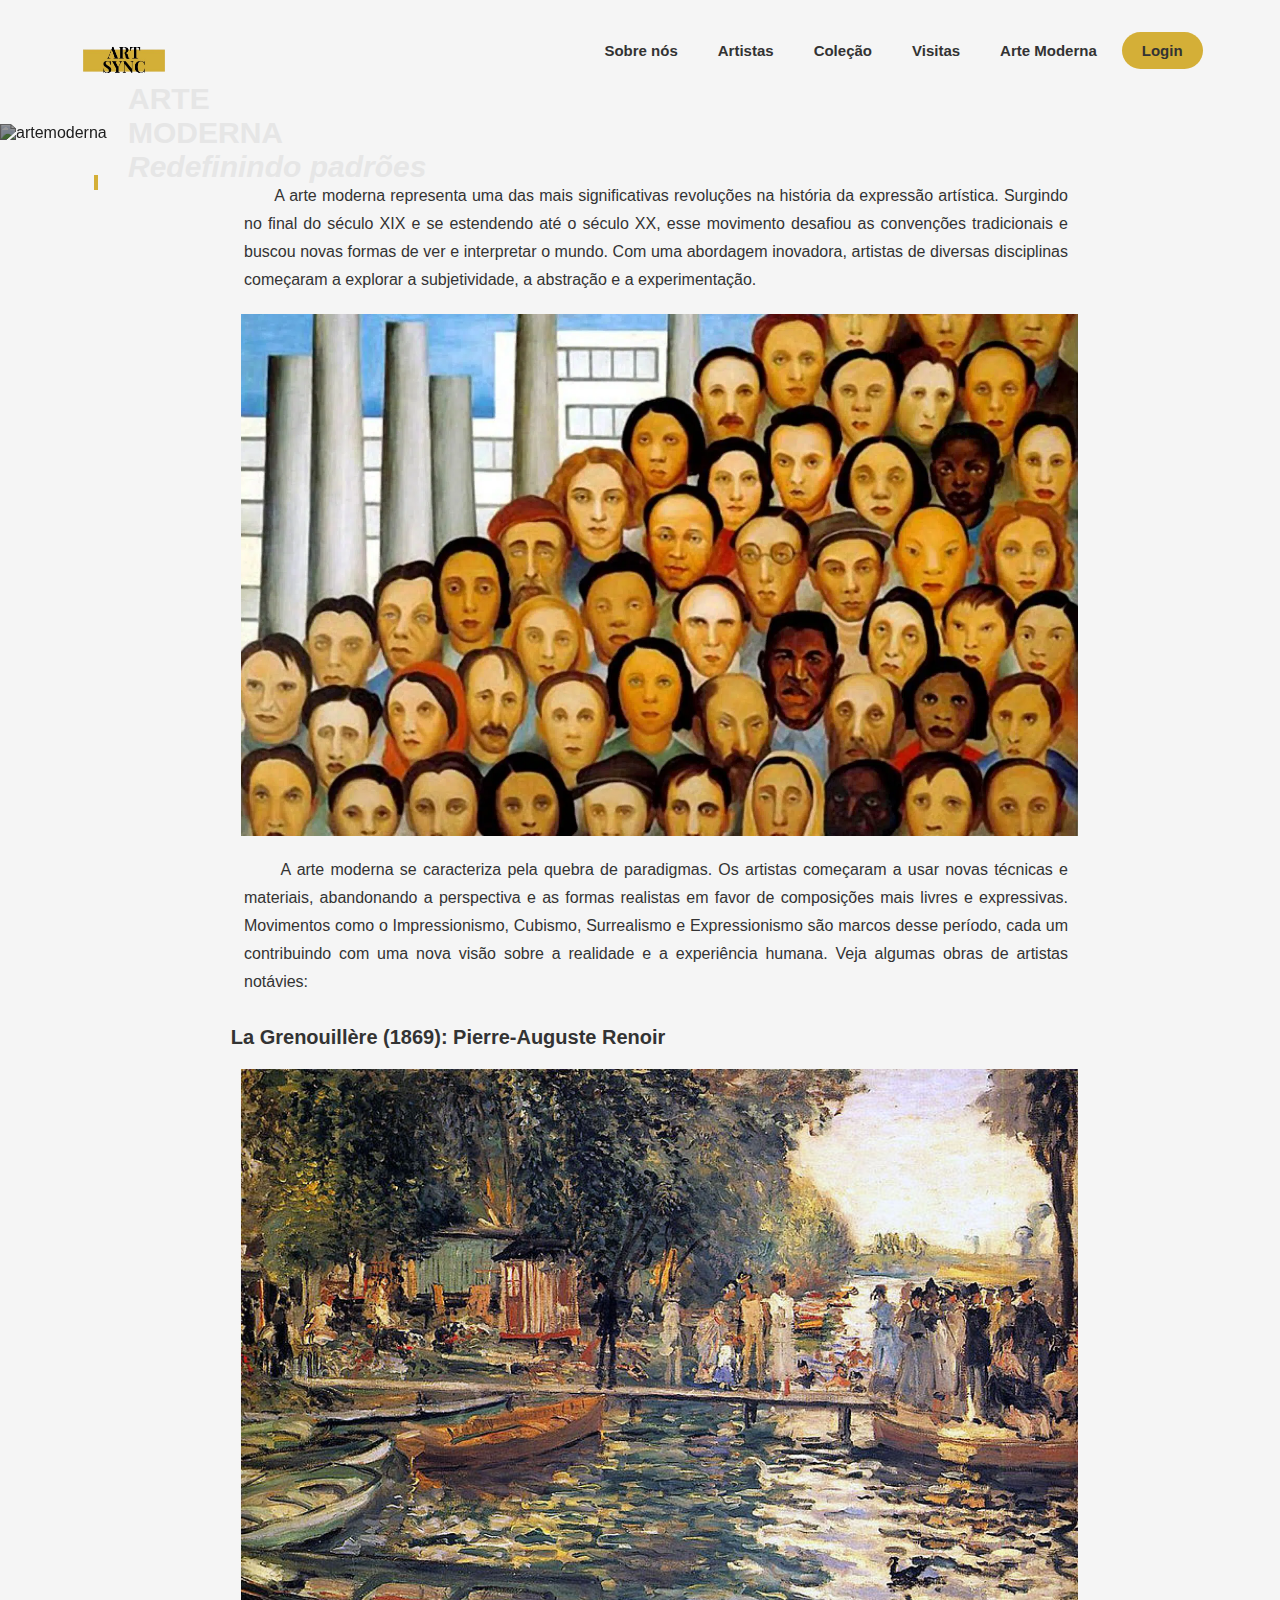
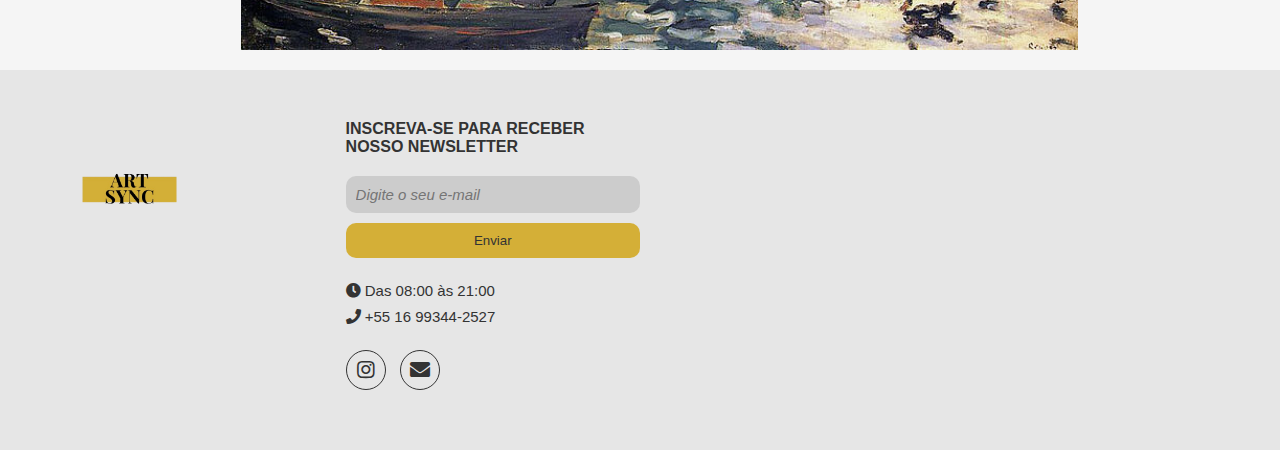
==== artemoderna.html @ af885d18 "Ajustando a tela Arte Moderna" ====
<!DOCTYPE html>
<html lang="en">
<head>
    <meta charset="UTF-8">
    <meta name="viewport" content="width=device-width, initial-scale=1.0">
    <title>Sobre</title>
    <link rel="stylesheet" href="styles.css">
    <link rel="stylesheet" href="https://cdnjs.cloudflare.com/ajax/libs/font-awesome/5.15.4/css/all.min.css">
</head>
<body>
    <header>
        <div class="logo">
            <img src="logo.png" alt="Logo">
        </div>
        <nav>
            <ul>
                <li><a href="index.html">Sobre nós</a></li>
                <li><a href="artistas.html">Artistas</a></li>
                <li><a href="colecao.html">Coleção</a></li>
                <li><a href="#visitas">Visitas</a></li>
                <li><a href="artemoderna.html">Arte Moderna</a></li>
                <li><a href="login.html" class="login-button">Login</a></li>
            </ul>
        </nav>
        <div class="banner">
           <img src="/ArtSync/img/header_arte.jpeg" alt="artemoderna">
           <div class="linha-vertical"></div>
            <div class="texto-banner">
                ARTE<br>MODERNA<br>
                <p style="font-style: italic; color: #e6e6e6">Redefinindo padrões</p>
            </div>
        </div>
        
        
    </header>
    
    <section class="corpo">
        <p>&nbsp &nbsp &nbsp A arte moderna representa uma das mais significativas revoluções na história da expressão artística. 
            Surgindo no final do século XIX e se estendendo até o século XX, esse movimento desafiou as convenções tradicionais e 
            buscou novas formas de ver e interpretar o mundo. 
            Com uma abordagem inovadora, artistas de diversas disciplinas começaram a explorar a subjetividade, a abstração e a experimentação.</p>
        <img src="img/img1.jpg" alt="artemoderna">
        <p>&nbsp &nbsp &nbsp A arte moderna se caracteriza pela quebra de paradigmas. Os artistas começaram a usar novas técnicas e materiais, 
            abandonando a perspectiva e as formas realistas em favor de composições mais livres e expressivas. 
            Movimentos como o Impressionismo, Cubismo, Surrealismo e Expressionismo são marcos desse período, 
            cada um contribuindo com uma nova visão sobre a realidade e a experiência humana. Veja algumas obras de artistas notávies:</p>
        
        <h3>La Grenouillère (1869): Pierre-Auguste Renoir</h3>
        <img src="img/renoir.jpeg" alt="Impressionismo">
        </section>
    
    <footer>
        <div class="container-footer">
            <div class="row-footer">
                <div class="footer-col">
                    <img src="logo.png" alt="artsync">
                </div>
                <div class="footer-col">
                    <h4><b>INSCREVA-SE PARA RECEBER NOSSO NEWSLETTER</b></h4>
                    <div class="form-sub">
                        <form>
                            <input type="email" placeholder="Digite o seu e-mail" required>
                            <button>Enviar</button>
                        </form>
                    </div>
                    <div class="contact-section">
                        <p><i class="fa fa-clock"></i> Das 08:00 às 21:00</p>
                        <p><i class="fa fa-phone"></i> +55 16 99344-2527</p>
                    </div>
                    <div class="social-icons">
                        <a href="https://www.instagram.com" target="_blank"><i class="fab fa-instagram"></i></a>
                        <a href="mailto:contato@na.na"><i class="fas fa-envelope"></i></a>
                    </div>
                </div>
            </div>
        </div>
    </footer>
</body>
</html>
---- styles.css ----
* {
    margin: 0;
    padding: 0;
    color: #333333;
}

body{
    background-color: #f5f5f5;
}

.banner {
    position: relative; 
    width: 100%;
     
    margin-top: 5%;
  }

  .banner img {
    height: 100%;
    width: 100%;
    object-fit: cover; 
    filter: brightness(60%);
    filter: brightness(60%) grayscale(30%); 
    object-fit: cover;
  }

  .linha-vertical {
    position: absolute;
    left: 30px; 
    top: 0;
    bottom: 0;
    width: 4px; 
    height: 80%;
    align-items: center;
    background-color: #d4af37; 
    margin: 4% 0; 
    margin-left: 5%;
  }

  .texto-banner {
    position: absolute;
    top: 50%;               
    left: 10%;               
    transform: translateY(-50%);
    font-size: 30px;      
    color: #e6e6e6;         
    font-family: Arial, Helvetica, sans-serif; 
    font-weight: bold;   
   
  }

  .texto-banner1 {
    position: absolute;
    margin-top: 20%;               
    left: 10%;               
    transform: translateY(-50%);
    font-size: 30px;      
    color: #e6e6e6;         
    font-family: Arial, Helvetica, sans-serif; 
    font-weight: bold; 
  }

.logo {
    width: 10%; 
    max-width: 300px; 
    height: auto; 
    margin-left: 60px;
}

.logo img {
    width: 100%; 
    height: auto; 
}

nav ul {
    list-style-type: none;
    margin: 0;
    margin-left: 40%;
    margin-top: -90px;
    padding: 0;
    display: flex;
    justify-content: center;
    font-family: 'Arial', serif; 
}

nav ul li {
    margin: 0 5px; 
}

nav ul li a {
    text-decoration: none; 
    color: #333333; 
    font-size: 15px; 
    font-weight: bold; 
    padding: 10px 15px; 
    transition: color 0.3s ease; 
}

nav ul li a:hover {
    color: #575757; 
}

.login-button {
    background-color: #d4af37; 
    color: #333333; 
    padding: 10px 20px; 
    border-radius: 25px; 
    transition: background-color 0.3s ease; 
}

.corpo {
    margin-top: 20px;
    width: 80%;
    max-width: 1200px;
    padding: 20px; 
    width: 80%; 
    max-width: 1200px; 
    margin: 0 auto; 
    padding: 20px; 
    text-align: justify;
    margin-right: 15%;
    display: flex;
    flex-direction: column;
    justify-content: center;
    align-items: center;
}

.corpo h3{
    font-family: Arial, Helvetica, sans-serif;
    font-size: 20px;
    margin-top: 3%;
    margin-right: 26%;
}

.corpo img{
    width: 85%;
    height: 100%;
    margin-left: 17%;
    margin-top: 2%;
    
}
.corpo h1 {
    font-family: Arial, Helvetica, sans-serif;
    margin-top: 50px;
    margin-left: 15%;

}

.corpo h2{
    margin-top: 20px;
    margin-left: 160px;
    font-family: Arial, Helvetica, sans-serif;
    font-size: 17px;
}

.corpo p{
    font-family: Arial, Helvetica, sans-serif;
    font-size: 16px;
    margin-left: 160px;
    margin-top: 20px;
    line-height: 1.75;

}

*{
    margin: 0;
    padding: 0;
    box-sizing: border-box;
    font-family: Arial, Helvetica, sans-serif;
}
footer{
    background-color: #e6e6e6;
    padding: 50px 0;
}
.container-footer{
    max-width: 1400px;
    padding: 0 4%;
    margin: auto;
}
.row-footer{
    display: flex;
    flex-wrap: wrap;
}

.footer-col{
    width: 25%;
   
    
}
.footer-col h4{
    font-size: 16px;
    color: #333333;
    margin-bottom: 20px;
    font-weight: 500;
    position: relative;
    text-transform: uppercase;
}
.footer-col ul{
    list-style: none;
}
.footer-col ul li{
    margin: 10px 0;
}
.footer-col ul li a{
    font-size: 15px;
    text-transform: capitalize;
    color: #333333;
    text-decoration: none;
    font-weight: 300;
    display: block;
    transition: all 0.3s ease;
}

.footer-col .form-sub input{
    width: 100%;
    padding: 10px;
    font-size: 15px;
    background-color: #ccc;
    border-radius: 10px;
    border: none;
    font-style: italic; 
    color: #f2f2f2; 
    box-shadow: none; 
    display: flex;
    align-items: center;
    justify-content: center;
    }

    .footer-col .form-sub {
        text-align: center;
    }
    
    .footer-col .form-sub button {
        width: 100%; 
        display: inline-block;
        margin: 10px auto; 
        background-color: #d4af37;
        border-radius: 10px;
    }
    
 

.footer-col .social-icons {
    margin-top: 20px;
}

.footer-col .social-icons a {
    display: inline-flex;
    align-items: center;
    justify-content: center;
    height: 40px;
    width: 40px;
    margin: 0 10px 10px 0;
    text-decoration: none;
    border-radius: 50%;
    color: #333333;
    border: 1px solid #333333;
    transition: all 0.5s ease;
}

.footer-col img{
    width: 50%; 
    height: auto; 
    margin-left: 5px;
}

.footer-col .social-icons a i {
    font-size: 20px;
}

.footer-col .social-icons a:hover {
    color: #d4af37;
}

.contact-section{
    font-family: Arial, Helvetica, sans-serif;
    font-size: 15px;
    line-height: 1.75;
    margin-top: 10px;
}

.login-container {
    background-color: #e6e6e6;
    padding: 20px;
    border-radius: 8px;
    width: 100%;
    max-width: 400px;
    margin-left: 35%;
}

h1 {
    text-align: center;
    margin-bottom: 20px;
    color: #333;
}

.login-form {
    display: flex;
    flex-direction: column;
}

.login-form label {
    margin-bottom: 5px;
    color: #333;
}

.login-form input {
    padding: 10px;
    margin-bottom: 15px;
    border: 1px solid #ddd;
    border-radius: 10px;
    font-size: 15px;
    font-style: italic;
}

.login-form button {
    padding: 10px;
    background-color: #d4af37;
    border: none;
    border-radius: 10px;
    color: #f2f2f2;
    font-size: 15px;
    cursor: pointer;
    transition: background-color 0.3s ease;
}

.login-form button:hover {
    background-color: #b88a2f;
}

.artista-destaque {
    background-color: #333333;
    
    margin-right: -10%;
    height: 50%;
    display: flex;
    align-items: center;
    justify-content: space-between;
    padding: 20px;

   
}

.imagem-esquerda, .imagem-direita {
    flex: 1;
 
}

.conteudo-central {
    flex: 3;
    padding:  0 20px;
    text-align: center;
    color: white;
    margin-left: -10%;

}

.imagem-esquerda img, .imagem-direita img {
    width: 100%;
    height: auto;
}

.artista-destaque h1 {
    font-family: 'Times New Roman', Times, serif;
    
    color: white;
}

.artista-destaque h2 {
    text-align: justify;
    font-family: Arial, Helvetica, sans-serif;
    font-size: 15px;
    color: white;
}


.artista-destaque p {
    font-family: Arial, Helvetica, sans-serif;
    font-size: 15px;
    text-align: justify;
    line-height: 1.75;
    color: white;
}

.artista-destaque img {
    width: 300px;
    height: 300px;
}

.button-saiba-mais {
    background-color: #d4af37;
    padding: 15px 20px; 
    border-radius: 25px;
    width: 300px;
    height: 50px;
    text-align: center;
    justify-content: center;
    align-items: center;
    margin-top: 5%;
    margin-left: 37%;
    font-size: 15px;
    font-weight: bold;

}

.list-artist {
    

}


.artist-list {
    display: flex;
    flex-direction: column;
    align-items: center;
    padding: 20px;
}

.artist {
    border: 1px solid #ccc;
    border-radius: 5px;
    overflow: hidden;
    display: flex;
    margin: 10px;
    width: 80%;
}

.artist img {
    width: 150px;
    height: 150px;
    object-fit: cover;
}

.artist div {
    padding: 10px;
    flex-grow: 1;
}

.artistas-container {
    display: flex; /* Permite que as cartas fiquem lado a lado */
    justify-content: space-around; /* Distribui espaço uniformemente entre as cartas */
    flex-wrap: wrap; /* Permite quebra de linha se necessário */
}

.artista-card {
    background-color: #fff; /* Cor de fundo do cartão */
    border-radius: 8px; /* Bordas arredondadas */
    box-shadow: 0 4px 8px rgba(0,0,0,0.1); /* Sombra ao redor do cartão */
    display: flex; /* Para alinhar imagem e conteúdo lado a lado */
    margin: 20px; /* Margem externa */
    padding: 20px; /* Espaçamento interno */
    align-items: center; /* Alinha verticalmente os itens dentro do cartão */
    width: 700px; /* Largura reduzida para permitir duas cartas lado a lado */
    
}

.artista-card img {
    width: 250px; /* Largura da imagem reduzida */
    height: 250px; /* Altura da imagem reduzida */
    border-radius: 8px; /* Mantém a imagem redonda */
    margin-right: 10px; /* Espaço entre a imagem e o texto */
}

.artista-info {
    flex: 1; /* Ocupa todo o espaço restante na div */
    text-align: left; /* Alinha o texto à esquerda */
}

.artista-info h2 {
    font-size: 18px; /* Tamanho da fonte do título */
    color: #333; /* Cor do texto */
    margin-bottom: 10px; /* Espaço abaixo do título */
    margin-right: -2px;
    margin-left: 20px;
}

.artista-info p {
    color: #666; /* Cor do texto */
    font-size: 16px; /* Tamanho da fonte do parágrafo */
    margin-bottom: 20px; /* Espaço abaixo do parágrafo */
    text-align: justify; /* Justifica o texto */
    margin-right: -2px;
    margin-left: 20px;
}

button {
    background-color: #e5b635; /* Cor de fundo do botão */
    border: none; /* Sem borda */
    border-radius: 20px; /* Bordas arredondadas do botão */
    color: #333; /* Cor do texto do botão */
    padding: 10px 20px; /* Espaçamento interno do botão */
    cursor: pointer; /* Muda o cursor para indicar clicável */
    transition: background-color 0.3s; /* Transição suave da cor de fundo */
    margin-left: 150px;

}

button:hover {
    background-color: #e5b635; /* Cor de fundo do botão ao passar o mouse */
}


/* Responsivo */
@media (max-width: 800px) {
    .footer-col{
        width: 50%;
        margin-bottom: 30px;
    }
}
@media (max-width:600px) {
    .footer-col{
        width: 100%;
    }
}
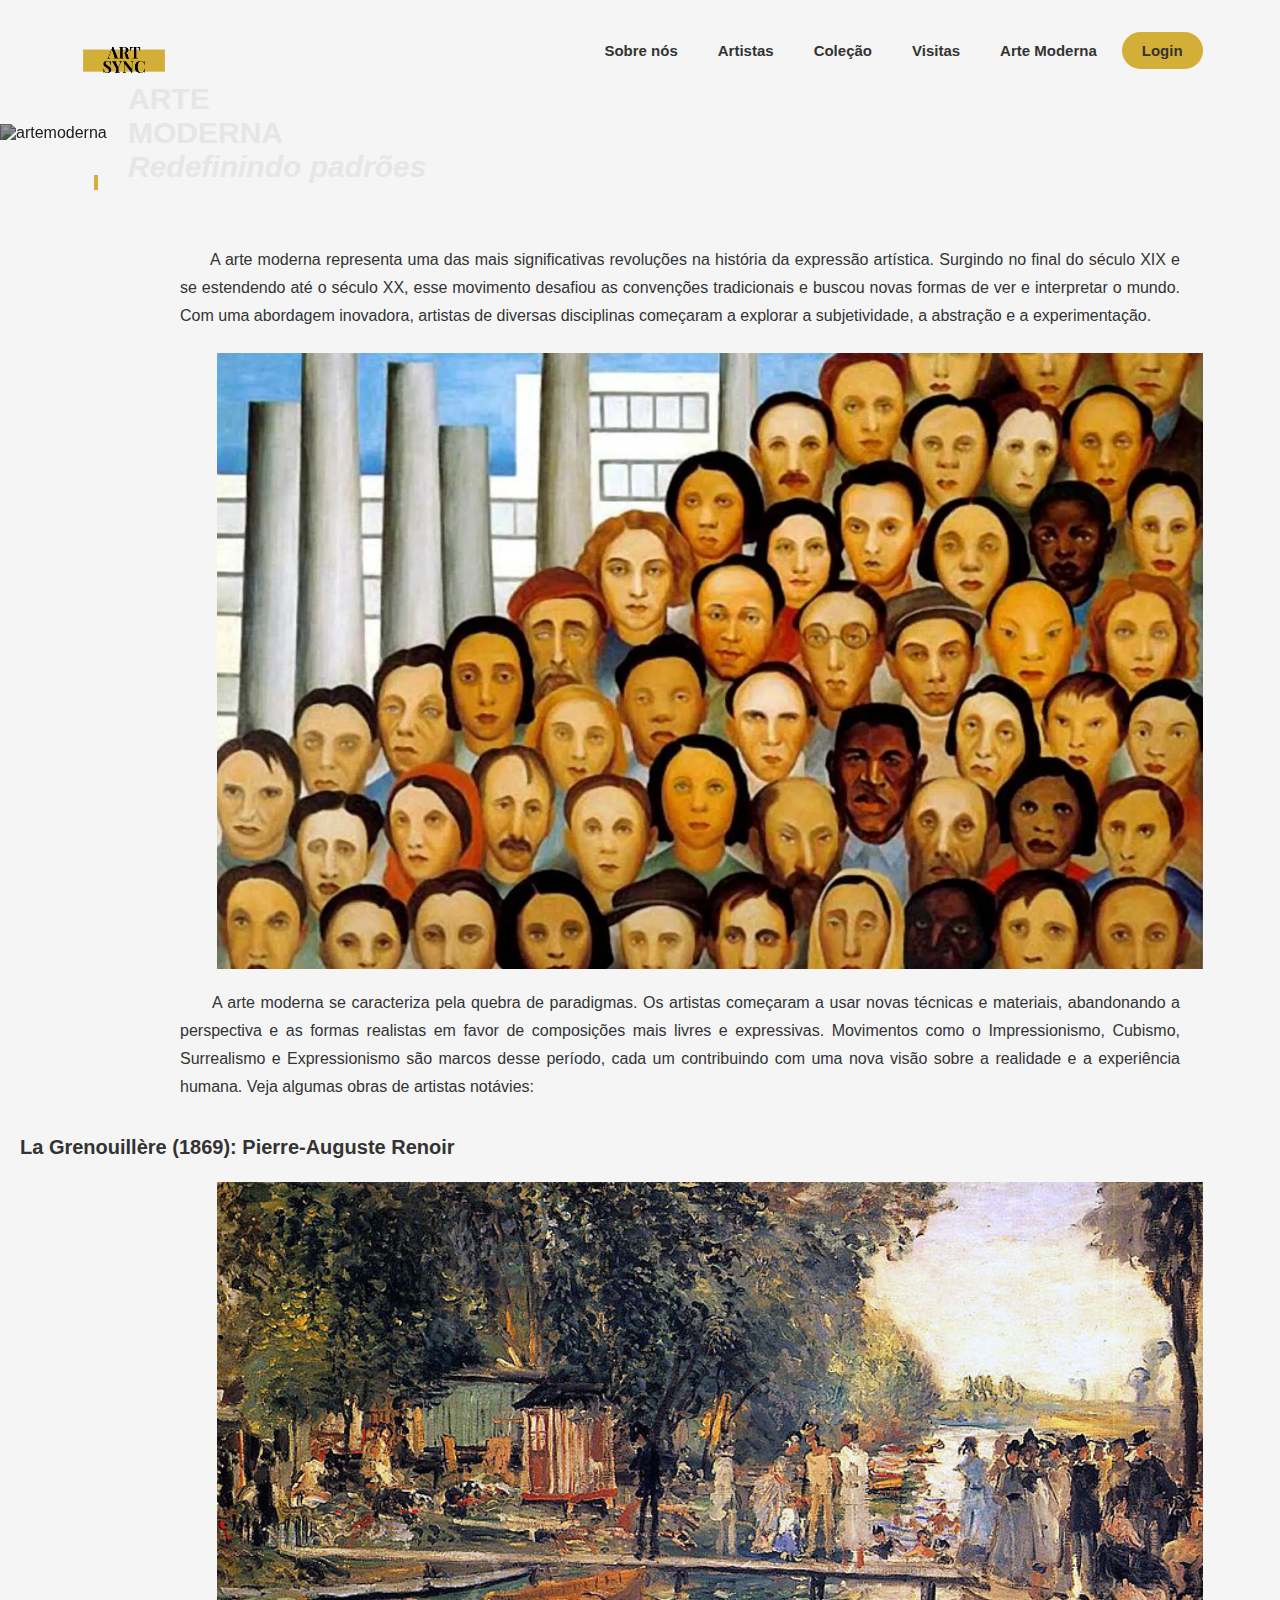
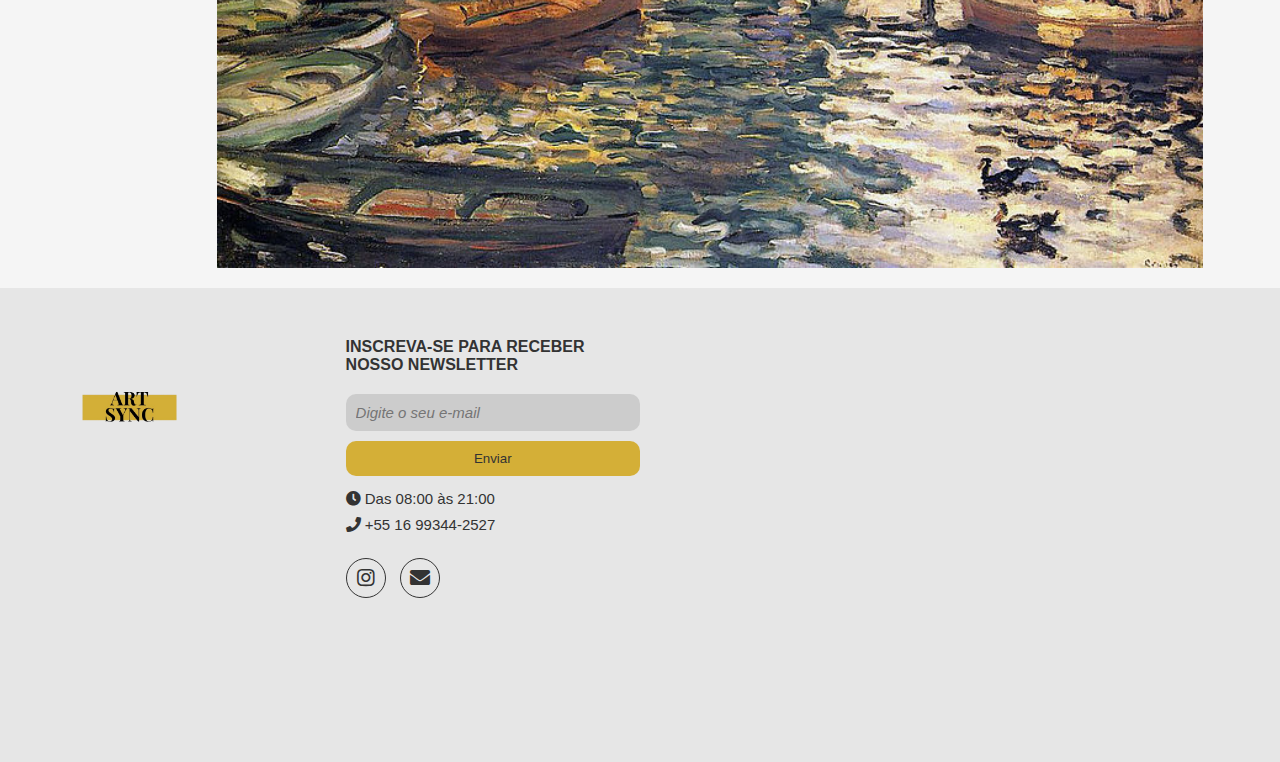
==== commit 82961d16: "Alteração no footer de todas as telas, adição de mapa." ====
--- a/artemoderna.html
+++ b/artemoderna.html
@@ -17,7 +17,7 @@
                 <li><a href="index.html">Sobre nós</a></li>
                 <li><a href="artistas.html">Artistas</a></li>
                 <li><a href="colecao.html">Coleção</a></li>
-                <li><a href="#visitas">Visitas</a></li>
+                <li><a href="visitas.html">Visitas</a></li>
                 <li><a href="artemoderna.html">Arte Moderna</a></li>
                 <li><a href="login.html" class="login-button">Login</a></li>
             </ul>
@@ -49,31 +49,42 @@
         <img src="img/renoir.jpeg" alt="Impressionismo">
         </section>
     
-    <footer>
-        <div class="container-footer">
-            <div class="row-footer">
-                <div class="footer-col">
-                    <img src="logo.png" alt="artsync">
-                </div>
-                <div class="footer-col">
-                    <h4><b>INSCREVA-SE PARA RECEBER NOSSO NEWSLETTER</b></h4>
-                    <div class="form-sub">
-                        <form>
-                            <input type="email" placeholder="Digite o seu e-mail" required>
-                            <button>Enviar</button>
-                        </form>
+        <footer>
+            <div class="container-footer">
+                <div class="row-footer">
+                    
+                    <div class="footer-col">
+                        <img src="logo.png" alt="artsync">
                     </div>
+                    
+                    <div class="footer-col">
+                        <h4><b>INSCREVA-SE PARA RECEBER NOSSO NEWSLETTER</b></h4>
+                        <div class="form-sub">
+                            <form>
+                                <input type="email" placeholder="Digite o seu e-mail" required>
+                                <button>Enviar</button>
+                            </form>
+                        </div>
                     <div class="contact-section">
-                        <p><i class="fa fa-clock"></i> Das 08:00 às 21:00</p>
-                        <p><i class="fa fa-phone"></i> +55 16 99344-2527</p>
+                            <p><i class="fa fa-clock"></i> Das 08:00 às 21:00</p>
+                            <p><i class="fa fa-phone"></i> +55 16 99344-2527</p>
                     </div>
-                    <div class="social-icons">
-                        <a href="https://www.instagram.com" target="_blank"><i class="fab fa-instagram"></i></a>
-                        <a href="mailto:contato@na.na"><i class="fas fa-envelope"></i></a>
+    
+                        <div class="social-icons">
+                            <a href="https://www.instagram.com" target="_blank"><i class="fab fa-instagram"></i></a>
+                            <a href="mailto:contato@na.na"><i class="fas fa-envelope"></i></a>
+                        </div>
+    
+                        <div class="maps">
+                            <iframe src="https://www.google.com/maps/embed?pb=!1m18!1m12!1m3!1d3736.788034016978!2d-47.403269224983326!3d-20.514913781008914!2m3!1f0!2f0!3f0!3m2!1i1024!2i768!4f13.1!3m3!1m2!1s0x94b0a650b93c4b5f%3A0xbe0e42f3aa42525c!2sFatec%20Franca%20-%20Faculdade%20de%20Tecnologia%20de%20Franca%20Dr%20Thomaz%20Novelino!5e0!3m2!1spt-BR!2sbr!4v1727284305686!5m2!1spt-BR!2sbr" width="500" height="350" style="border:0;" allowfullscreen="" loading="lazy" referrerpolicy="no-referrer-when-downgrade"></iframe>
+                        </div>
+    
                     </div>
+                    <!--end footer col-->
                 </div>
             </div>
-        </div>
-    </footer>
-</body>
-</html>
+        </footer>
+        
+    </body>
+    </html>
+    --- a/styles.css
+++ b/styles.css
@@ -109,21 +109,15 @@
 }
 
 .corpo {
-    margin-top: 20px;
-    width: 80%;
-    max-width: 1200px;
+    display: flex; 
+    flex-direction: column; 
+    max-width: 1200px;  
+    margin-top: 5%; 
+    text-align: justify; 
     padding: 20px; 
-    width: 80%; 
-    max-width: 1200px; 
-    margin: 0 auto; 
-    padding: 20px; 
-    text-align: justify;
-    margin-right: 15%;
-    display: flex;
-    flex-direction: column;
-    justify-content: center;
-    align-items: center;
-}
+    box-sizing: border-box;
+}
+
 
 .corpo h3{
     font-family: Arial, Helvetica, sans-serif;
@@ -141,7 +135,7 @@
 }
 .corpo h1 {
     font-family: Arial, Helvetica, sans-serif;
-    margin-top: 50px;
+    text-align: center;
     margin-left: 15%;
 
 }
@@ -231,12 +225,18 @@
     }
     
     .footer-col .form-sub button {
-        width: 100%; 
-        display: inline-block;
-        margin: 10px auto; 
+        display: block;
+        width: 100%;
+        margin-top: 10px;
+        padding: 10px;
+        text-align: center;
         background-color: #d4af37;
+        color: #333;
         border-radius: 10px;
-    }
+        border: none; 
+        transition: background-color 0.3s;
+    }
+    
     
  
 
@@ -324,181 +324,205 @@
     transition: background-color 0.3s ease;
 }
 
+.header-collage {
+    position: relative;
+    overflow: hidden;
+    height: 400px; /* Ajuste conforme necessário */
+}
+
+.collage-container {
+    position: relative;
+    width: 100%;
+    height: 100%;
+    display: flex;
+    justify-content: center;
+    align-items: center;
+}
+
+.collage-img {
+    width: 200px; /* Ajuste conforme necessário */
+    height: auto;
+    margin: 0 10px; /* Espaçamento entre as imagens */
+    opacity: 0.8; /* Transparência para efeito de collage */
+    transition: transform 0.3s;
+}
+
+.collage-img:hover {
+    transform: scale(1.05); /* Efeito de zoom ao passar o mouse */
+}
+
+.header-text {
+    position: absolute;
+    color: white;
+    text-align: center;
+    z-index: 10; /* Para ficar sobre as imagens */
+}
+
+.header-text h1 {
+    font-size: 2.5rem; /* Tamanho do título */
+    margin-bottom: 10px;
+}
+
+.header-text p {
+    font-style: italic;
+}
+
+.header-button {
+    display: inline-block;
+    margin-top: 10px;
+    padding: 10px 20px;
+    background-color: #d4af37;
+    color: #fff;
+    border-radius: 10px;
+    text-decoration: none;
+    transition: background-color 0.3s;
+}
+
+.header-button:hover {
+    background-color: #b59428; 
+}
+
+
 .login-form button:hover {
     background-color: #b88a2f;
 }
 
+
+
 .artista-destaque {
-    background-color: #333333;
-    
-    margin-right: -10%;
-    height: 50%;
-    display: flex;
-    align-items: center;
-    justify-content: space-between;
+    display: flex;
+    align-items: center;
+    gap: 20px;
+    padding: 30px;
+    background-color: #fff;
+    border-radius: 10px;
+    margin: 20px auto;
+    max-width: 1250px;
+    box-shadow: 0 4px 10px rgba(0, 0, 0, 0.1);
+    margin-top: 5%;
+}
+
+.artista-destaque img {
+    max-width: 60%;
+    border-radius: 10px;
+}
+
+.conteudo-central {
+    max-width: 500px;
+}
+
+.button-saiba-mais a {
+    display: inline-block;
+    padding: 10px 20px;
+    background-color: #d4af37;
+    border-radius: 25px;
+    color: #333;
+    text-decoration: none;
+    transition: background-color 0.3s;
+}
+
+.button-saiba-mais a:hover {
+    background-color: #b88a2f;
+    color: #fff;
+}
+
+
+.grid-container {
+    display: grid;
+    grid-template-columns: repeat(auto-fit, minmax(280px, 1fr));
+    gap: 20px;
+    margin-top: 30px;
+    padding: 0 20px;
+}
+
+.container {
+    background-color: #fff;
+    border: 1px solid #ddd;
+    border-radius: 15px;
     padding: 20px;
-
-   
-}
-
-.imagem-esquerda, .imagem-direita {
-    flex: 1;
- 
-}
-
-.conteudo-central {
-    flex: 3;
-    padding:  0 20px;
-    text-align: center;
-    color: white;
-    margin-left: -10%;
-
-}
-
-.imagem-esquerda img, .imagem-direita img {
-    width: 100%;
-    height: auto;
-}
-
-.artista-destaque h1 {
-    font-family: 'Times New Roman', Times, serif;
-    
-    color: white;
-}
-
-.artista-destaque h2 {
+    box-shadow: 0 4px 8px rgba(0, 0, 0, 0.1);
+    transition: transform 0.3s;
+}
+
+.container:hover {
+    transform: translateY(-5px);
+}
+
+.container img {
+    max-width: 100%;
+    border-radius: 10px;
+}
+
+.button-saiba-mais-card {
+    display: block;
+    margin-top: 10px;
+    padding: 10px;
+    text-align: center;
+    background-color: #d4af37;
+    color: #fff;
+    border-radius: 10px;
+    transition: background-color 0.3s;
+}
+
+.button-saiba-mais-card a{
+    text-decoration: none;
+}
+
+.text p{
+    margin-top: 5%;
     text-align: justify;
-    font-family: Arial, Helvetica, sans-serif;
-    font-size: 15px;
-    color: white;
-}
-
-
-.artista-destaque p {
-    font-family: Arial, Helvetica, sans-serif;
-    font-size: 15px;
-    text-align: justify;
-    line-height: 1.75;
-    color: white;
-}
-
-.artista-destaque img {
-    width: 300px;
-    height: 300px;
-}
-
-.button-saiba-mais {
-    background-color: #d4af37;
-    padding: 15px 20px; 
-    border-radius: 25px;
-    width: 300px;
-    height: 50px;
-    text-align: center;
-    justify-content: center;
-    align-items: center;
-    margin-top: 5%;
-    margin-left: 37%;
-    font-size: 15px;
-    font-weight: bold;
-
-}
-
-.list-artist {
-    
-
-}
-
-
-.artist-list {
-    display: flex;
-    flex-direction: column;
-    align-items: center;
-    padding: 20px;
-}
-
-.artist {
-    border: 1px solid #ccc;
-    border-radius: 5px;
-    overflow: hidden;
-    display: flex;
-    margin: 10px;
-    width: 80%;
-}
-
-.artist img {
-    width: 150px;
-    height: 150px;
-    object-fit: cover;
-}
-
-.artist div {
-    padding: 10px;
-    flex-grow: 1;
-}
-
-.artistas-container {
-    display: flex; /* Permite que as cartas fiquem lado a lado */
-    justify-content: space-around; /* Distribui espaço uniformemente entre as cartas */
-    flex-wrap: wrap; /* Permite quebra de linha se necessário */
-}
-
-.artista-card {
-    background-color: #fff; /* Cor de fundo do cartão */
-    border-radius: 8px; /* Bordas arredondadas */
-    box-shadow: 0 4px 8px rgba(0,0,0,0.1); /* Sombra ao redor do cartão */
-    display: flex; /* Para alinhar imagem e conteúdo lado a lado */
-    margin: 20px; /* Margem externa */
-    padding: 20px; /* Espaçamento interno */
-    align-items: center; /* Alinha verticalmente os itens dentro do cartão */
-    width: 700px; /* Largura reduzida para permitir duas cartas lado a lado */
-    
-}
-
-.artista-card img {
-    width: 250px; /* Largura da imagem reduzida */
-    height: 250px; /* Altura da imagem reduzida */
-    border-radius: 8px; /* Mantém a imagem redonda */
-    margin-right: 10px; /* Espaço entre a imagem e o texto */
-}
-
-.artista-info {
-    flex: 1; /* Ocupa todo o espaço restante na div */
-    text-align: left; /* Alinha o texto à esquerda */
-}
-
-.artista-info h2 {
-    font-size: 18px; /* Tamanho da fonte do título */
-    color: #333; /* Cor do texto */
-    margin-bottom: 10px; /* Espaço abaixo do título */
-    margin-right: -2px;
-    margin-left: 20px;
-}
-
-.artista-info p {
-    color: #666; /* Cor do texto */
-    font-size: 16px; /* Tamanho da fonte do parágrafo */
-    margin-bottom: 20px; /* Espaço abaixo do parágrafo */
-    text-align: justify; /* Justifica o texto */
-    margin-right: -2px;
-    margin-left: 20px;
-}
-
-button {
-    background-color: #e5b635; /* Cor de fundo do botão */
-    border: none; /* Sem borda */
-    border-radius: 20px; /* Bordas arredondadas do botão */
-    color: #333; /* Cor do texto do botão */
-    padding: 10px 20px; /* Espaçamento interno do botão */
-    cursor: pointer; /* Muda o cursor para indicar clicável */
-    transition: background-color 0.3s; /* Transição suave da cor de fundo */
-    margin-left: 150px;
-
-}
-
-button:hover {
-    background-color: #e5b635; /* Cor de fundo do botão ao passar o mouse */
-}
-
+}
+
+.button-saiba-mais-card:hover {
+    background-color: #b88a2f;
+}
+
+
+@media (max-width: 768px) {
+    .grid-container {
+        grid-template-columns: repeat(auto-fit, minmax(250px, 1fr));
+        gap: 15px;
+    }
+
+    .container {
+        padding: 15px;
+    }
+
+    .text h2 {
+        font-size: 1.3em;
+    }
+
+    .button-saiba-mais-card a {
+        padding: 8px 16px;
+    }
+}
+
+@media (max-width: 480px) {
+    .grid-container {
+        grid-template-columns: 1fr; 
+        gap: 10px;
+    }
+
+    .principais-artistas .divs {
+        padding: 10px;
+    }
+
+    .text h2 {
+        font-size: 1.2em;
+    }
+
+    .button-saiba-mais-card a {
+        padding: 6px 12px;
+        font-size: 0.9rem;
+    }
+}
+
+
+@media (max-width: 600px) {
+    .grid-container {
+        flex-direction: column; 
+    }
+}
 
 /* Responsivo */
 @media (max-width: 800px) {
@@ -512,3 +536,221 @@
         width: 100%;
     }
 }
+
+.colecao img {
+    width: 700px;
+    height: 450px;
+    margin-top: 5%;
+}
+
+.button-colecao{
+    width: 100%;
+    margin-top: 10px;
+    padding: 10px;
+    text-align: center;
+    background-color: #d4af37;
+    color: #333;
+    border-radius: 10px;
+    border: none; 
+    transition: background-color 0.3s;
+        }
+
+.linha-vertical2 {
+    position: absolute;
+    left: 30px; 
+    top: 0;
+    bottom: 0;
+    width: 4px; 
+    height: 50%;
+    align-items: center;
+    background-color: #d4af37; 
+    margin: 13% 0; 
+    margin-left: 51%;
+  }
+
+  .texto-banner2 {
+    position: absolute;
+    top: 53%;               
+    left: 55%;               
+    transform: translateY(-50%);
+    font-size: 50px;      
+    color: #000000;         
+    font-family: Arial, Helvetica, sans-serif; 
+    font-weight: bold;   
+   
+  }
+
+  .texto-banner2 p {
+    margin-top: 3%;
+    font-size: 30px;
+
+  }
+
+  .texto-banner2 button {
+    margin-top: 10%;
+    width: 70%;
+    margin-left: 0%;
+    font-weight: bold;
+  }
+
+  .visitas {
+    font-family: Arial, sans-serif;
+    display: flex;
+    flex-direction: column;
+    justify-content: center;
+    align-items: center;
+    height: 100vh;
+    margin: 0;
+    background-color: #f4f4f4;
+    margin-top: -7%;
+}
+
+.calendar {
+    margin-top: 5%;
+    width: 350px;
+    background-color: #fff;
+    box-shadow: 0 0 10px rgba(0, 0, 0, 0.1);
+    border-radius: 8px;
+    overflow: hidden;
+    margin-bottom: 20px;
+    align-items: center;
+    text-align: center;
+    
+}
+
+.month {
+    display: flex;
+    justify-content: space-between;
+    align-items: center;
+    padding: 20px;
+    background-color: #d4af37;
+    color: rgb(5, 5, 5);
+}
+
+.month button {
+    background-color: transparent;
+    border: none;
+    color: rgb(4, 4, 4);
+    font-size: 20px;
+    cursor: pointer;
+    align-items: center;
+    margin-left: 0%;
+}
+
+.weekdays {
+    display: flex;
+    background-color: #d4af37;
+    color: white;
+    padding: 10px 0;
+}
+
+.weekdays div {
+    flex: 1;
+    text-align: center;
+    font-weight: bold;
+}
+
+.days {
+    display: flex;
+    flex-wrap: wrap;
+    padding: 10px;
+}
+
+.days div {
+    width: 14.28%;
+    text-align: center;
+    padding: 10px 0;
+    margin-bottom: 10px;
+    cursor: pointer;
+}
+
+.days div.selected {
+    background-color: #d4af37;
+    color: white;
+    border-radius: 50%;
+}
+
+.days div:hover {
+    background-color: #d4af37;
+    color: white;
+    border-radius: 50%;
+}
+
+#agendar-btn {
+    padding: 10px 20px;
+    background-color: #d4af37;
+    color: white;
+    border: none;
+    border-radius: 5px;
+    cursor: pointer;
+    font-size: 16px;
+    align-items: center;
+    margin-left: 0%;
+    color: #000000;
+}
+
+#mensagem {
+    margin-top: 20px;
+    font-size: 18px;
+}
+
+.art-dest img {
+    width: 700px;
+    height: 450px;
+    margin-top: 5%;
+    margin-bottom: 5%;
+}
+
+.button-colecao3{
+    width: 100%;
+    height: 50%;
+    margin-top: 10%;
+    margin-left:  0%;
+    margin-right: 5%;
+    padding: 10px;
+    text-align: center;
+    background-color: #d4af37;
+    color: #1a1919;
+    border-radius: 10px;
+    font-size: 13px;
+    border: none; 
+    font-weight: bold;
+    transition: background-color 0.3s;
+        }
+
+.linha-vertical3 {
+    position: absolute;
+    left: 7px; 
+    top: 0;
+    bottom: 0;
+    width: 4px; 
+    height: 50%;
+    align-items: center;
+    background-color: #d4af37; 
+    margin: 13% 0; 
+    margin-left: 49%;
+  }
+
+  .texto-banner3 {
+    position: absolute;
+    top: 53%;               
+    left: 52%;  
+    right: 5%;             
+    transform: translateY(-50%);
+    font-size: 30px;      
+    color: #000000;         
+    font-family: Arial, Helvetica, sans-serif; 
+    font-weight: bold;   
+   
+  }
+
+  .texto-banner3 p {
+    margin-top: 3%;
+    font-size: 15px;
+
+  }
+
+.maps {
+    margin-left: 125%;
+    margin-top: -85%;
+}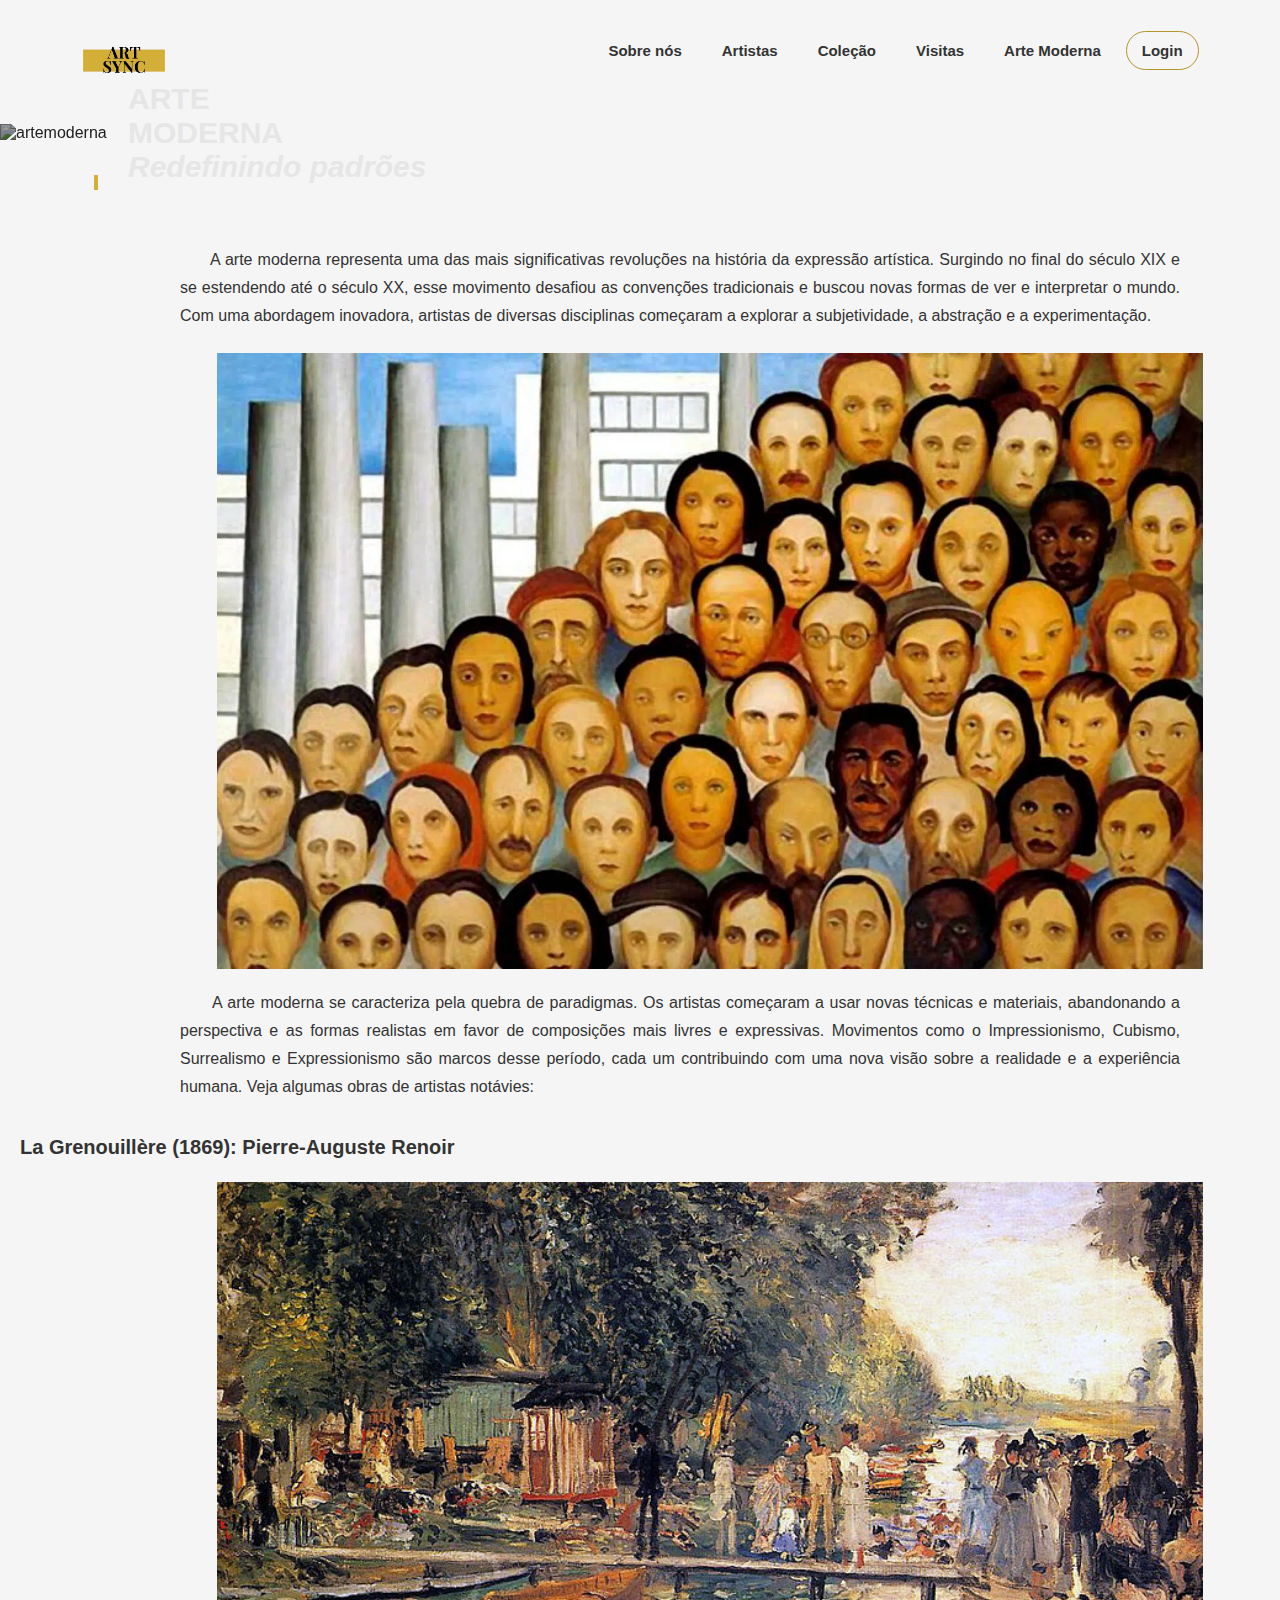
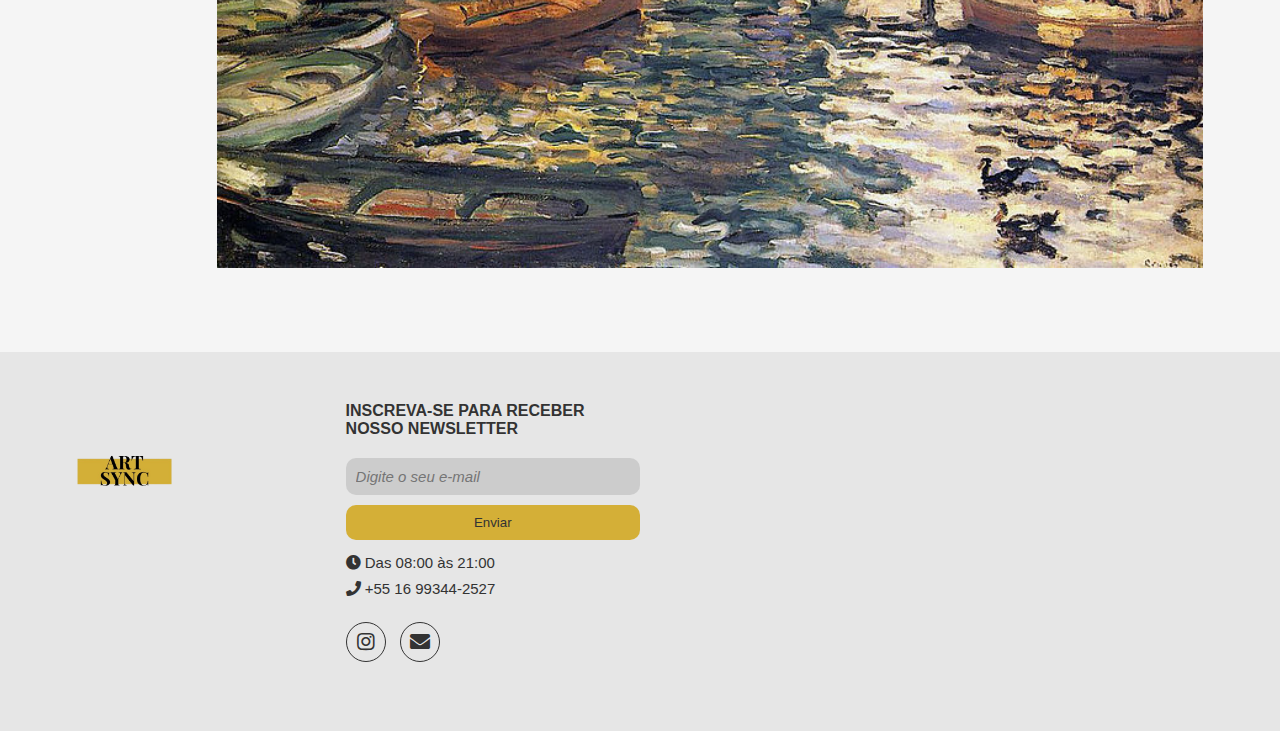
==== commit 1dcaf0c2: "Tornando o site responsivo e ajustando detalhes básicos" ====
--- a/artemoderna.html
+++ b/artemoderna.html
@@ -14,11 +14,11 @@
         </div>
         <nav>
             <ul>
-                <li><a href="index.html">Sobre nós</a></li>
-                <li><a href="artistas.html">Artistas</a></li>
-                <li><a href="colecao.html">Coleção</a></li>
-                <li><a href="visitas.html">Visitas</a></li>
-                <li><a href="artemoderna.html">Arte Moderna</a></li>
+                <li><a href="index.html" class="link">Sobre nós</a></li>
+                <li><a href="artistas.html" class="link">Artistas</a></li>
+                <li><a href="colecao.html" class="link">Coleção</a></li>
+                <li><a href="visitas.html" class="link">Visitas</a></li>
+                <li><a href="artemoderna.html" class="link">Arte Moderna</a></li>
                 <li><a href="login.html" class="login-button">Login</a></li>
             </ul>
         </nav>
@@ -52,39 +52,38 @@
         <footer>
             <div class="container-footer">
                 <div class="row-footer">
-                    
-                    <div class="footer-col">
+                    <div class="footer-col footer-logo"> 
                         <img src="logo.png" alt="artsync">
                     </div>
                     
                     <div class="footer-col">
                         <h4><b>INSCREVA-SE PARA RECEBER NOSSO NEWSLETTER</b></h4>
                         <div class="form-sub">
-                            <form>
+                            <form id="newsletter-form">
                                 <input type="email" placeholder="Digite o seu e-mail" required>
-                                <button>Enviar</button>
+                                <button type="submit">Enviar</button>
                             </form>
                         </div>
-                    <div class="contact-section">
+                        <div class="contact-section">
                             <p><i class="fa fa-clock"></i> Das 08:00 às 21:00</p>
                             <p><i class="fa fa-phone"></i> +55 16 99344-2527</p>
-                    </div>
-    
+                        </div>
+        
                         <div class="social-icons">
                             <a href="https://www.instagram.com" target="_blank"><i class="fab fa-instagram"></i></a>
                             <a href="mailto:contato@na.na"><i class="fas fa-envelope"></i></a>
                         </div>
-    
+        
                         <div class="maps">
-                            <iframe src="https://www.google.com/maps/embed?pb=!1m18!1m12!1m3!1d3736.788034016978!2d-47.403269224983326!3d-20.514913781008914!2m3!1f0!2f0!3f0!3m2!1i1024!2i768!4f13.1!3m3!1m2!1s0x94b0a650b93c4b5f%3A0xbe0e42f3aa42525c!2sFatec%20Franca%20-%20Faculdade%20de%20Tecnologia%20de%20Franca%20Dr%20Thomaz%20Novelino!5e0!3m2!1spt-BR!2sbr!4v1727284305686!5m2!1spt-BR!2sbr" width="500" height="350" style="border:0;" allowfullscreen="" loading="lazy" referrerpolicy="no-referrer-when-downgrade"></iframe>
+                            <iframe src="https://www.google.com/maps/embed?pb=!1m18!1m12!1m3!1d3736.788034016978!2d-47.403269224983326!3d-20.514913781008914!2m3!1f0!2f0!3f0!3m2!1i1024!2i768!4f13.1!3m3!1m2!1s0x94b0a650b93c4b5f%3A0xbe0e42f3aa42525c!2sFatec%20Franca%20-%20Faculdade%20de%20Tecnologia%20de%20Franca%20Dr%20Thomaz%20Novelino!5e0!3m2!1spt-BR!2sbr!4v1727284305686!5m2!1spt-BR!2sbr" 
+                                width="500vh" height="250vh" style="border:0;" allowfullscreen="" loading="lazy" referrerpolicy="no-referrer-when-downgrade"></iframe>
                         </div>
-    
                     </div>
-                    <!--end footer col-->
                 </div>
             </div>
         </footer>
         
+        
     </body>
     </html>
     --- a/styles.css
+++ b/styles.css
@@ -60,17 +60,44 @@
     font-weight: bold; 
   }
 
+/* Logo Responsiva: Alterações realizadas; */
 .logo {
     width: 10%; 
     max-width: 300px; 
     height: auto; 
     margin-left: 60px;
+    overflow: hidden; 
 }
 
 .logo img {
     width: 100%; 
-    height: auto; 
-}
+    height: auto;
+    transition: transform 0.3s ease; 
+}
+
+.logo img:hover {
+    transform: scale(1.1); /* Efeito de zoom */
+}
+
+/* Estilos para telas menores */
+@media (max-width: 768px) {
+    .logo {
+        width: 20%; 
+        max-width: 200px; 
+        margin-left: 30px;
+    }
+}
+
+@media (max-width: 480px) {
+    .logo {
+        width: 40%; 
+        max-width: 150px; 
+        margin-left: 10px; 
+    }
+}
+
+
+/* Menu das páginas: Alteração na NAV para o modelo responsivo */
 
 nav ul {
     list-style-type: none;
@@ -80,80 +107,182 @@
     padding: 0;
     display: flex;
     justify-content: center;
-    font-family: 'Arial', serif; 
+    font-family: 'Arial', serif;
 }
 
 nav ul li {
-    margin: 0 5px; 
+    margin: 0 5px;
 }
 
 nav ul li a {
+    text-decoration: none;
+    color: #333333; 
+    font-size: 15px;
+    font-weight: bold;
+    padding: 10px 15px;
+    transition: color 0.3s ease; 
+}
+
+/* Estilo para links que não são o botão de login */
+nav ul li a.link:hover {
+    color: #b59428; 
+}
+
+/* Estilo específico para o botão de login */
+nav ul li a.login-button {
+    color: #333333; 
+    background-color: transparent; 
+    border: 1px solid #b59428; 
+    border-radius: 25px; 
+    padding: 10px 15px; 
+    transition: transform 0.3s ease; 
     text-decoration: none; 
-    color: #333333; 
-    font-size: 15px; 
-    font-weight: bold; 
-    padding: 10px 15px; 
-    transition: color 0.3s ease; 
-}
-
-nav ul li a:hover {
-    color: #575757; 
+}
+
+/* Efeito de hover para o botão de login */
+nav ul li a.login-button:hover {
+    transform: scale(1.1);
+    color: #b59428;
+}
+
+
+
+
+/* Estilos para mobile */
+@media (max-width: 480px) {
+    nav ul {
+        margin-top: 0;
+    }
+
+    nav ul li a {
+        font-size: 16px; 
+        padding: 10px 15px; 
+    }
 }
 
 .login-button {
-    background-color: #d4af37; 
+    background-color: transparent; 
     color: #333333; 
     padding: 10px 20px; 
-    border-radius: 25px; 
+    border-radius: 25px solid #b59428; 
     transition: background-color 0.3s ease; 
 }
 
+/* Corpo do site */
+
 .corpo {
-    display: flex; 
-    flex-direction: column; 
-    max-width: 1200px;  
-    margin-top: 5%; 
-    text-align: justify; 
-    padding: 20px; 
+    display: flex;
+    flex-direction: column;
+    max-width: 1200px;
+    margin-top: 5%;
+    margin-bottom: 5%;
+    text-align: justify;
+    padding: 20px;
     box-sizing: border-box;
 }
 
-
-.corpo h3{
+/* Títulos */
+.corpo h1, .corpo h2, .corpo h3 {
     font-family: Arial, Helvetica, sans-serif;
+}
+
+/* H1 */
+.corpo h1 {
+    text-align: center;
+    margin-left: 15%;
+}
+
+/* H2 */
+.corpo h2 {
+    margin-top: 20px;
+    margin-left: 160px;
+    font-size: 17px;
+}
+
+/* H3 */
+.corpo h3 {
     font-size: 20px;
     margin-top: 3%;
     margin-right: 26%;
 }
 
-.corpo img{
-    width: 85%;
-    height: 100%;
-    margin-left: 17%;
-    margin-top: 2%;
-    
-}
-.corpo h1 {
-    font-family: Arial, Helvetica, sans-serif;
-    text-align: center;
-    margin-left: 15%;
-
-}
-
-.corpo h2{
-    margin-top: 20px;
-    margin-left: 160px;
-    font-family: Arial, Helvetica, sans-serif;
-    font-size: 17px;
-}
-
-.corpo p{
-    font-family: Arial, Helvetica, sans-serif;
+/* Parágrafos */
+.corpo p {
     font-size: 16px;
     margin-left: 160px;
     margin-top: 20px;
     line-height: 1.75;
-
+}
+
+/* Imagens */
+.corpo img {
+    width: 85%;
+    height: auto; 
+    margin-left: 17%;
+    margin-top: 2%;
+}
+
+/* Estilos para telas menores */
+@media (max-width: 768px) {
+    .corpo {
+        padding: 10px; 
+    }
+
+    .corpo h1 {
+        margin-left: 0; 
+        font-size: 22px; 
+    }
+
+    .corpo h2 {
+        margin-left: 10%; 
+        font-size: 16px;
+    }
+
+    .corpo h3 {
+        margin-right: 10%;
+        font-size: 18px; 
+    }
+
+    .corpo p {
+        margin-left: 10%; 
+        font-size: 15px; 
+    }
+
+    .corpo img {
+        width: 95%; 
+        margin-left: 0; 
+    }
+}
+
+
+@media (max-width: 480px) {
+    .corpo {
+        padding: 5px;
+    }
+
+    .corpo h1 {
+        font-size: 20px; 
+    }
+
+    .corpo h2 {
+        margin-left: 5%; 
+        font-size: 15px;
+    }
+
+    .corpo h3 {
+        margin-right: 5%;
+        font-size: 16px; 
+    }
+
+    .corpo p {
+        margin-left: 5%;
+        font-size: 14px;
+    }
+
+    .corpo img {
+        width: 100%; 
+        margin-left: 0;
+    }
 }
 
 *{
@@ -162,122 +291,7 @@
     box-sizing: border-box;
     font-family: Arial, Helvetica, sans-serif;
 }
-footer{
-    background-color: #e6e6e6;
-    padding: 50px 0;
-}
-.container-footer{
-    max-width: 1400px;
-    padding: 0 4%;
-    margin: auto;
-}
-.row-footer{
-    display: flex;
-    flex-wrap: wrap;
-}
-
-.footer-col{
-    width: 25%;
-   
-    
-}
-.footer-col h4{
-    font-size: 16px;
-    color: #333333;
-    margin-bottom: 20px;
-    font-weight: 500;
-    position: relative;
-    text-transform: uppercase;
-}
-.footer-col ul{
-    list-style: none;
-}
-.footer-col ul li{
-    margin: 10px 0;
-}
-.footer-col ul li a{
-    font-size: 15px;
-    text-transform: capitalize;
-    color: #333333;
-    text-decoration: none;
-    font-weight: 300;
-    display: block;
-    transition: all 0.3s ease;
-}
-
-.footer-col .form-sub input{
-    width: 100%;
-    padding: 10px;
-    font-size: 15px;
-    background-color: #ccc;
-    border-radius: 10px;
-    border: none;
-    font-style: italic; 
-    color: #f2f2f2; 
-    box-shadow: none; 
-    display: flex;
-    align-items: center;
-    justify-content: center;
-    }
-
-    .footer-col .form-sub {
-        text-align: center;
-    }
-    
-    .footer-col .form-sub button {
-        display: block;
-        width: 100%;
-        margin-top: 10px;
-        padding: 10px;
-        text-align: center;
-        background-color: #d4af37;
-        color: #333;
-        border-radius: 10px;
-        border: none; 
-        transition: background-color 0.3s;
-    }
-    
-    
- 
-
-.footer-col .social-icons {
-    margin-top: 20px;
-}
-
-.footer-col .social-icons a {
-    display: inline-flex;
-    align-items: center;
-    justify-content: center;
-    height: 40px;
-    width: 40px;
-    margin: 0 10px 10px 0;
-    text-decoration: none;
-    border-radius: 50%;
-    color: #333333;
-    border: 1px solid #333333;
-    transition: all 0.5s ease;
-}
-
-.footer-col img{
-    width: 50%; 
-    height: auto; 
-    margin-left: 5px;
-}
-
-.footer-col .social-icons a i {
-    font-size: 20px;
-}
-
-.footer-col .social-icons a:hover {
-    color: #d4af37;
-}
-
-.contact-section{
-    font-family: Arial, Helvetica, sans-serif;
-    font-size: 15px;
-    line-height: 1.75;
-    margin-top: 10px;
-}
+
 
 .login-container {
     background-color: #e6e6e6;
@@ -324,68 +338,10 @@
     transition: background-color 0.3s ease;
 }
 
-.header-collage {
-    position: relative;
-    overflow: hidden;
-    height: 400px; /* Ajuste conforme necessário */
-}
-
-.collage-container {
-    position: relative;
-    width: 100%;
-    height: 100%;
-    display: flex;
-    justify-content: center;
-    align-items: center;
-}
-
-.collage-img {
-    width: 200px; /* Ajuste conforme necessário */
-    height: auto;
-    margin: 0 10px; /* Espaçamento entre as imagens */
-    opacity: 0.8; /* Transparência para efeito de collage */
-    transition: transform 0.3s;
-}
-
-.collage-img:hover {
-    transform: scale(1.05); /* Efeito de zoom ao passar o mouse */
-}
-
-.header-text {
-    position: absolute;
-    color: white;
-    text-align: center;
-    z-index: 10; /* Para ficar sobre as imagens */
-}
-
-.header-text h1 {
-    font-size: 2.5rem; /* Tamanho do título */
-    margin-bottom: 10px;
-}
-
-.header-text p {
-    font-style: italic;
-}
-
-.header-button {
-    display: inline-block;
-    margin-top: 10px;
-    padding: 10px 20px;
-    background-color: #d4af37;
-    color: #fff;
-    border-radius: 10px;
-    text-decoration: none;
-    transition: background-color 0.3s;
-}
-
-.header-button:hover {
-    background-color: #b59428; 
-}
-
-
 .login-form button:hover {
     background-color: #b88a2f;
 }
+
 
 
 
@@ -436,12 +392,16 @@
 }
 
 .container {
+    position: relative; 
     background-color: #fff;
     border: 1px solid #ddd;
     border-radius: 15px;
-    padding: 20px;
+    padding: 20px; 
     box-shadow: 0 4px 8px rgba(0, 0, 0, 0.1);
     transition: transform 0.3s;
+    display: flex;
+    flex-direction: column; 
+    margin-bottom: 10%;
 }
 
 .container:hover {
@@ -453,22 +413,29 @@
     border-radius: 10px;
 }
 
-.button-saiba-mais-card {
-    display: block;
-    margin-top: 10px;
+/* .button-saiba-mais-card {
+    position: fixed;
+    bottom: 0%;
+    display: block; 
+    margin-top: 10%; 
     padding: 10px;
     text-align: center;
-    background-color: #d4af37;
-    color: #fff;
-    border-radius: 10px;
+    background-color: #d4af37; 
+    color: #fff; 
+    border-radius: 10px; 
     transition: background-color 0.3s;
 }
 
-.button-saiba-mais-card a{
+.button-saiba-mais-card a {
     text-decoration: none;
-}
-
-.text p{
+    color: inherit; 
+} */
+
+.text h2{
+    margin-top: 4%;
+}
+
+.text p {
     margin-top: 5%;
     text-align: justify;
 }
@@ -476,7 +443,6 @@
 .button-saiba-mais-card:hover {
     background-color: #b88a2f;
 }
-
 
 @media (max-width: 768px) {
     .grid-container {
@@ -517,25 +483,25 @@
     }
 }
 
-
 @media (max-width: 600px) {
     .grid-container {
         flex-direction: column; 
     }
 }
 
-/* Responsivo */
 @media (max-width: 800px) {
-    .footer-col{
+    .footer-col {
         width: 50%;
         margin-bottom: 30px;
     }
 }
-@media (max-width:600px) {
-    .footer-col{
+
+@media (max-width: 600px) {
+    .footer-col {
         width: 100%;
     }
 }
+
 
 .colecao img {
     width: 700px;
@@ -750,7 +716,224 @@
 
   }
 
+/* Iniciando o footer */
+
+  footer {
+    background-color: #e6e6e6;
+    padding: 50px 0;
+}
+
+.container-footer {
+    max-width: 1400px;
+    padding: 0 4%;
+    margin: auto;
+}
+
+.row-footer {
+    display: flex;
+    flex-wrap: wrap;
+}
+
+/* Colunas do footer */
+.footer-col {
+    width: 25%;
+    margin-bottom: 5px; 
+}
+
+.footer-col h4 {
+    font-size: 16px;
+    color: #333333;
+    margin-bottom: 20px;
+    font-weight: 500;
+    position: relative;
+    text-transform: uppercase;
+}
+
+.footer-col ul {
+    list-style: none;
+}
+
+.footer-col ul li {
+    margin: 10px 0;
+}
+
+.footer-col ul li a {
+    font-size: 15px;
+    text-transform: capitalize;
+    color: #333333;
+    text-decoration: none;
+    font-weight: 300;
+    display: block;
+    transition: color 0.3s ease, transform 0.2s ease; 
+}
+
+
+/* Formulário */
+.footer-col .form-sub input {
+    width: 100%;
+    padding: 10px;
+    font-size: 15px;
+    background-color: #ccc;
+    border-radius: 10px;
+    border: none;
+    font-style: italic;
+    color: #333; 
+    box-shadow: none;
+}
+
+.footer-col .form-sub {
+    text-align: center;
+}
+
+.footer-col .form-sub button {
+    display: block;
+    width: 100%;
+    margin-top: 10px;
+    padding: 10px;
+    text-align: center;
+    background-color: #d4af37;
+    color: #333;
+    border-radius: 10px;
+    border: none;
+    transition: background-color 0.3s, transform 0.2s; 
+}
+
+/* Efeito de Hover no botão */
+.footer-col .form-sub button:hover {
+    background-color: #b59428; 
+    transform: scale(1.05); 
+}
+
+/* Ícones Sociais */
+.footer-col .social-icons {
+    margin-top: 20px;
+}
+
+.footer-col .social-icons a {
+    display: inline-flex;
+    align-items: center;
+    justify-content: center;
+    height: 40px;
+    width: 40px;
+    margin: 0 10px 10px 0;
+    text-decoration: none;
+    border-radius: 50%;
+    color: #333333;
+    border: 1px solid #333333;
+    transition: background-color 0.3s ease, color 0.3s ease; 
+}
+
+/* Efeito de Hover nos ícones sociais */
+.footer-col .social-icons a:hover {
+    background-color: #d4af37; 
+    color: white; 
+}
+
+/* Ícones */
+.footer-logo img {
+    width: 50%; 
+    height: auto;
+    transition: transform 0.3s ease; 
+}
+
+.footer-logo img:hover {
+    transform: scale(1.1); 
+}
+
+
+.footer-col .social-icons a i {
+    font-size: 20px;
+}
+
+/* Mapa */
 .maps {
     margin-left: 125%;
     margin-top: -85%;
-}+    transition: transform 0.3s ease; 
+}
+
+.maps:hover {
+    transform: scale(1.05); 
+}
+
+
+
+
+/* Seção de contato */
+.contact-section {
+    font-family: Arial, Helvetica, sans-serif;
+    font-size: 15px;
+    line-height: 1.75;
+    margin-top: 10px;
+}
+
+/* Media queries para responsividade */
+@media (max-width: 768px) {
+    .footer-col {
+        width: 50%; 
+        margin-bottom: 20px;
+    }
+
+    .footer-col h4 {
+        font-size: 14px; 
+    }
+
+    .footer-col ul li a {
+        font-size: 14px; 
+    }
+
+    .footer-col img {
+        width: 70%; 
+    }
+
+    .footer-col .social-icons a {
+        height: 35px;
+        width: 35px; 
+    }
+
+    .footer-col .social-icons a i {
+        font-size: 18px; 
+    }
+
+    /* Ajustes do mapa estão no HTML */
+    
+}
+
+@media (max-width: 480px) {
+    .footer-col {
+        width: 100%; 
+        text-align: center; 
+    }
+
+    .footer-col h4 {
+        font-size: 13px; 
+    }
+
+    .footer-col ul li a {
+        font-size: 13px; 
+    }
+
+    .footer-col img {
+        width: 90%; 
+    }
+
+    .footer-col .social-icons a {
+        height: 30px;
+        width: 30px; 
+    }
+
+    .footer-col .social-icons a i {
+        font-size: 16px; 
+    }
+
+    /* Ajustes para o mapa em telas pequenas */
+    .maps {
+        margin-left: 0; 
+        margin-top: 20px; 
+        width: 100%; 
+        height: auto; 
+    }
+
+    
+}
+
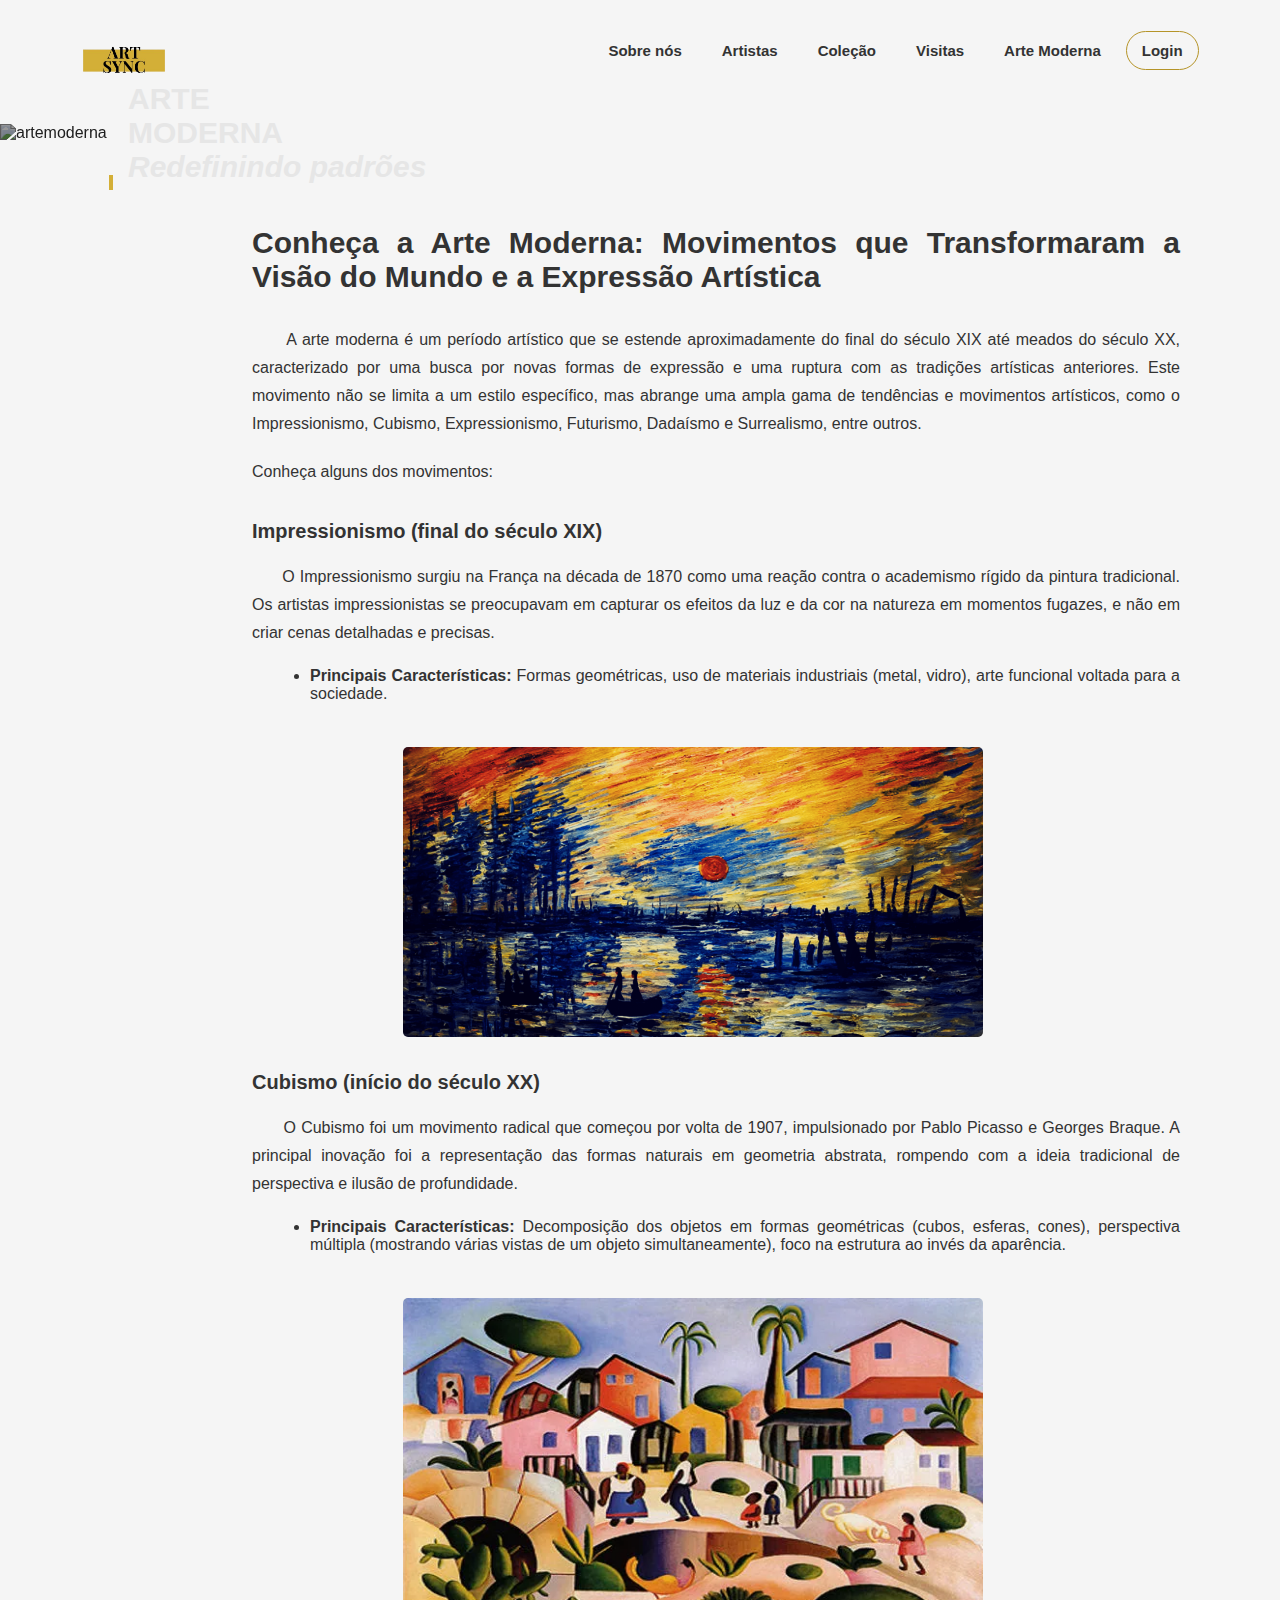
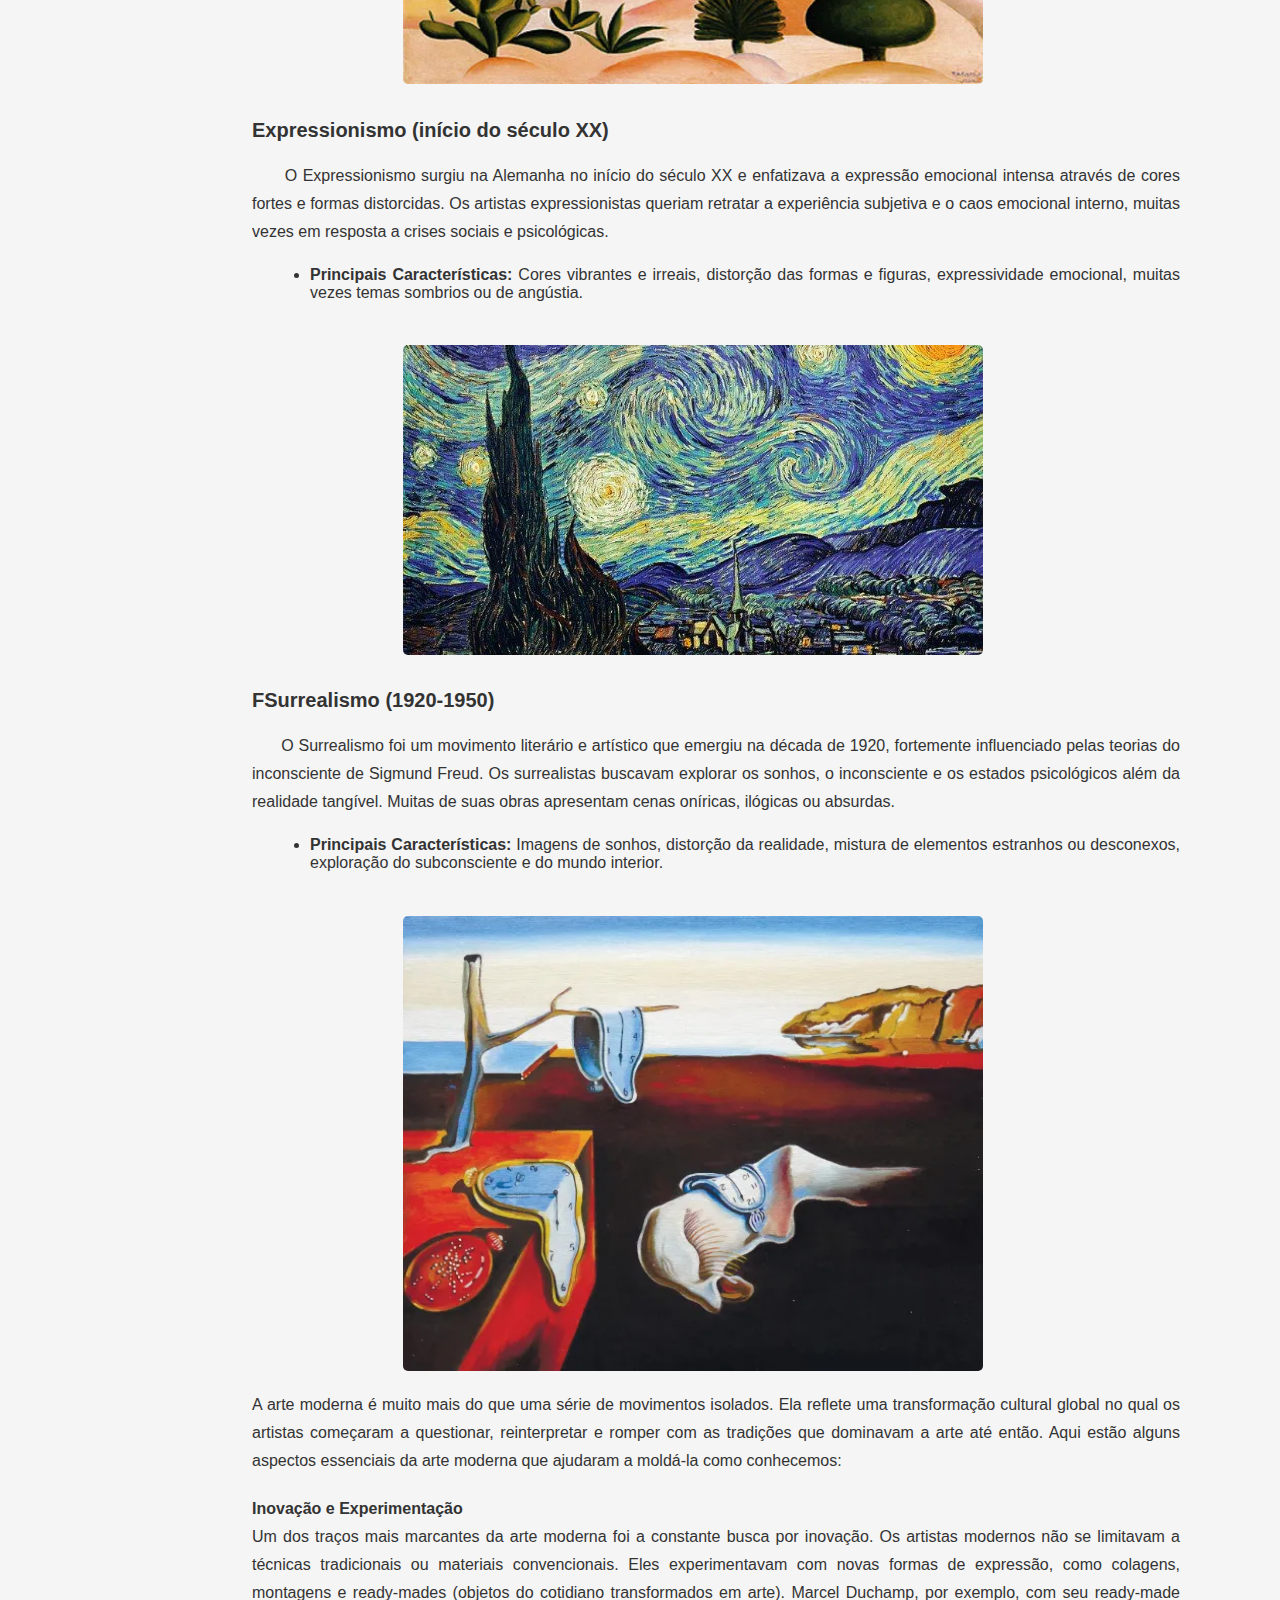
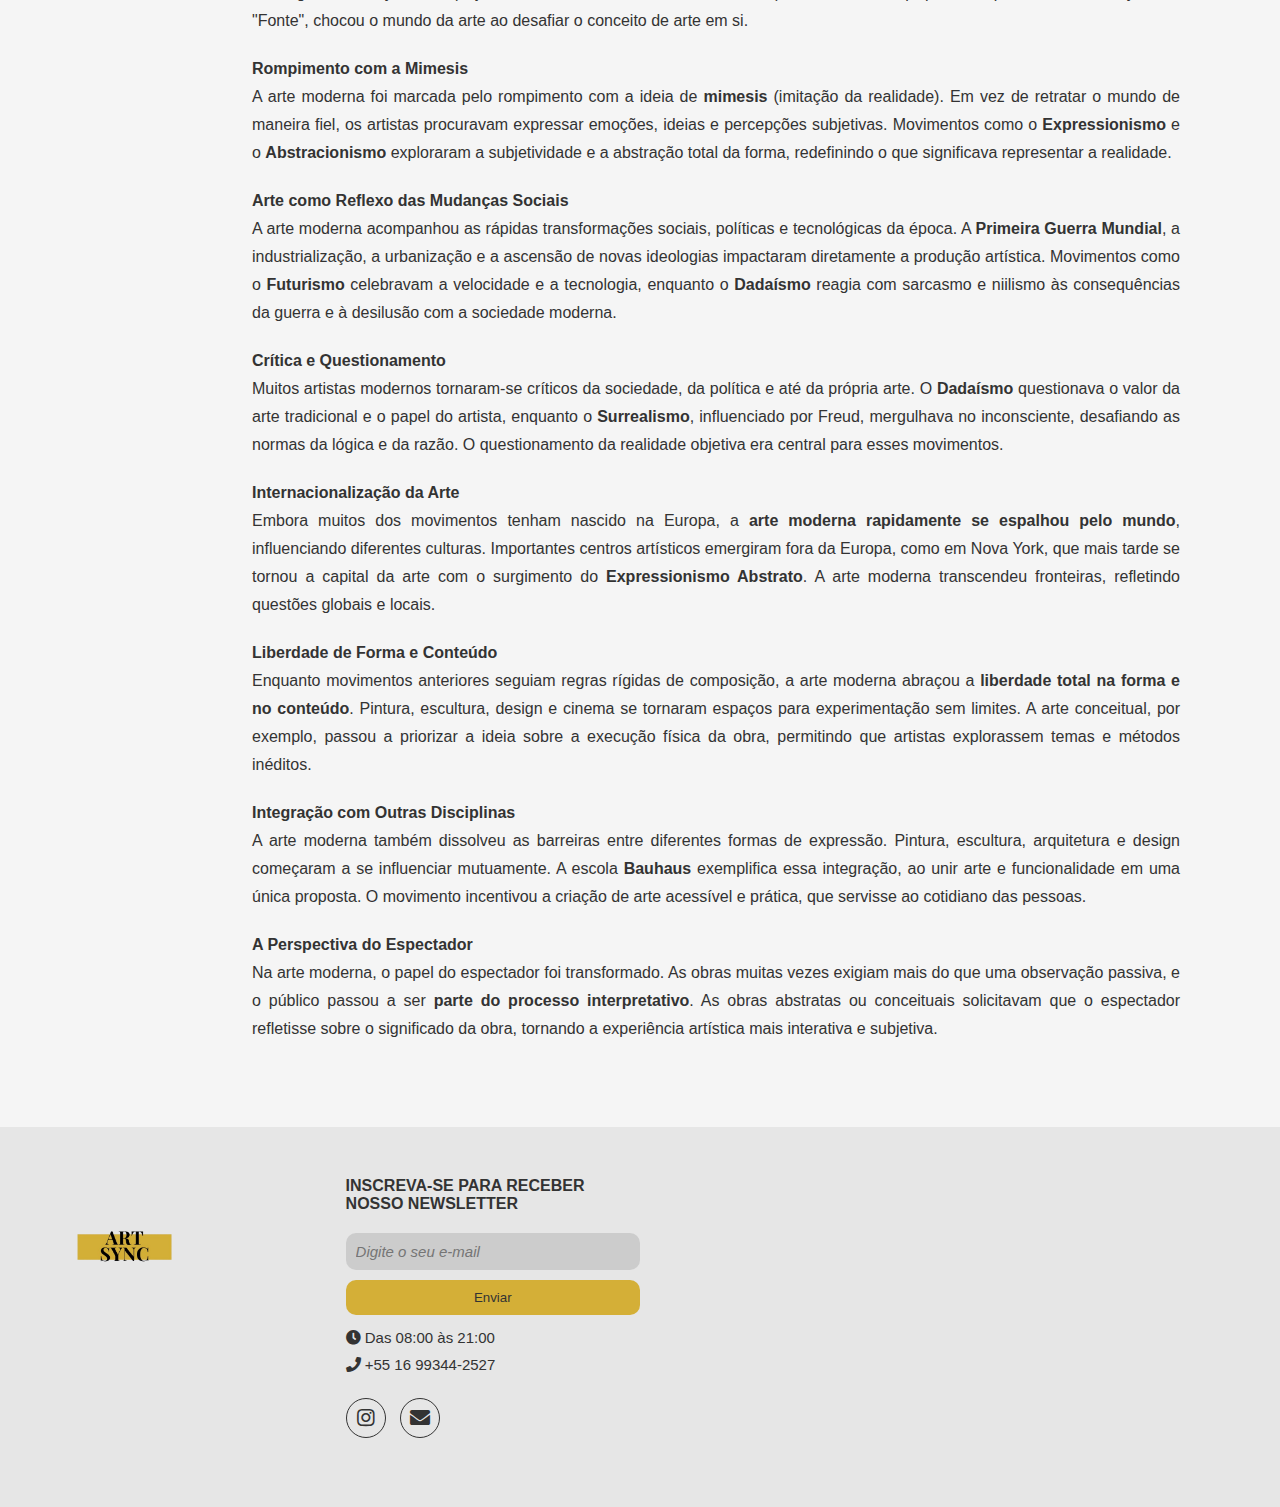
==== commit 5edffdf2: "Adicionando conteúdo da Tela Arte Moderna" ====
--- a/artemoderna.html
+++ b/artemoderna.html
@@ -13,15 +13,15 @@
             <img src="logo.png" alt="Logo">
         </div>
         <nav>
-            <ul>
-                <li><a href="index.html" class="link">Sobre nós</a></li>
-                <li><a href="artistas.html" class="link">Artistas</a></li>
-                <li><a href="colecao.html" class="link">Coleção</a></li>
-                <li><a href="visitas.html" class="link">Visitas</a></li>
-                <li><a href="artemoderna.html" class="link">Arte Moderna</a></li>
-                <li><a href="login.html" class="login-button">Login</a></li>
-            </ul>
-        </nav>
+        <ul>
+            <li><a href="index.html" class="link">Sobre nós</a></li>
+            <li><a href="artistas.html" class="link">Artistas</a></li>
+            <li><a href="colecao.html" class="link">Coleção</a></li>
+            <li><a href="visitas.html" class="link">Visitas</a></li>
+            <li><a href="artemoderna.html" class="link">Arte Moderna</a></li>
+            <li><a href="login.html" class="login-button">Login</a></li>
+        </ul>
+    </nav>
         <div class="banner">
            <img src="/ArtSync/img/header_arte.jpeg" alt="artemoderna">
            <div class="linha-vertical"></div>
@@ -29,24 +29,70 @@
                 ARTE<br>MODERNA<br>
                 <p style="font-style: italic; color: #e6e6e6">Redefinindo padrões</p>
             </div>
-        </div>
-        
-        
+        </div>   
     </header>
     
     <section class="corpo">
-        <p>&nbsp &nbsp &nbsp A arte moderna representa uma das mais significativas revoluções na história da expressão artística. 
-            Surgindo no final do século XIX e se estendendo até o século XX, esse movimento desafiou as convenções tradicionais e 
-            buscou novas formas de ver e interpretar o mundo. 
-            Com uma abordagem inovadora, artistas de diversas disciplinas começaram a explorar a subjetividade, a abstração e a experimentação.</p>
-        <img src="img/img1.jpg" alt="artemoderna">
-        <p>&nbsp &nbsp &nbsp A arte moderna se caracteriza pela quebra de paradigmas. Os artistas começaram a usar novas técnicas e materiais, 
-            abandonando a perspectiva e as formas realistas em favor de composições mais livres e expressivas. 
-            Movimentos como o Impressionismo, Cubismo, Surrealismo e Expressionismo são marcos desse período, 
-            cada um contribuindo com uma nova visão sobre a realidade e a experiência humana. Veja algumas obras de artistas notávies:</p>
+        <h4>Conheça a Arte Moderna: Movimentos que Transformaram a Visão do Mundo e a Expressão Artística</h4>
+        <p>&nbsp &nbsp &nbsp A arte moderna é um período artístico que se estende aproximadamente do final do século XIX até meados do século XX, 
+        caracterizado por uma busca por novas formas de expressão e uma ruptura com as tradições artísticas anteriores. 
+        Este movimento não se limita a um estilo específico, mas abrange uma ampla gama de tendências e movimentos artísticos, como o Impressionismo, 
+        Cubismo, Expressionismo, Futurismo, Dadaísmo e Surrealismo, entre outros.</p>
+        <p>Conheça alguns dos movimentos:</p>
         
-        <h3>La Grenouillère (1869): Pierre-Auguste Renoir</h3>
-        <img src="img/renoir.jpeg" alt="Impressionismo">
+        <h3>Impressionismo (final do século XIX)</h3>
+        <p> &nbsp &nbsp &nbsp O Impressionismo surgiu na França na década de 1870 como uma reação contra o academismo rígido da pintura tradicional. 
+        Os artistas impressionistas se preocupavam em capturar os efeitos da luz e da cor na natureza em momentos fugazes, 
+        e não em criar cenas detalhadas e precisas.</p>
+        <p><li><b>Principais Características:</b> Formas geométricas, uso de materiais industriais (metal, vidro), arte funcional voltada para a sociedade.</li></p>
+        <img src="img/impressionismo.png" alt="Impressionismo">
+
+        <h3>Cubismo (início do século XX)</h3>
+        <p> &nbsp &nbsp &nbsp O Cubismo foi um movimento radical que começou por volta de 1907, impulsionado por Pablo Picasso e Georges Braque. 
+        A principal inovação foi a representação das formas naturais em geometria abstrata, rompendo com a ideia tradicional de perspectiva e ilusão de profundidade.</p>
+        <p><li><b>Principais Características:</b> Decomposição dos objetos em formas geométricas (cubos, esferas, cones), perspectiva múltipla 
+        (mostrando várias vistas de um objeto simultaneamente), foco na estrutura ao invés da aparência.</li></p>
+        <img src="img/cubismo.webp" alt="Cubismo">
+
+        <h3>Expressionismo (início do século XX)</h3>
+        <p> &nbsp &nbsp &nbsp O Expressionismo surgiu na Alemanha no início do século XX e enfatizava a expressão emocional intensa através de cores fortes e formas distorcidas. 
+        Os artistas expressionistas queriam retratar a experiência subjetiva e o caos emocional interno, muitas vezes em resposta a crises sociais e psicológicas.</p>
+        <p><li><b>Principais Características:</b> Cores vibrantes e irreais, distorção das formas e figuras, expressividade emocional, muitas vezes temas sombrios ou de angústia.</li></p>
+        <img src="img/expressionismo.jpg" alt="Expressionismo">
+
+        <h3>FSurrealismo (1920-1950)</h3>
+        <p> &nbsp &nbsp &nbsp O Surrealismo foi um movimento literário e artístico que emergiu na década de 1920, fortemente influenciado pelas teorias do inconsciente de Sigmund Freud. Os surrealistas buscavam explorar os sonhos, o inconsciente e os estados psicológicos além da realidade tangível. 
+        Muitas de suas obras apresentam cenas oníricas, ilógicas ou absurdas.</p>
+        <p><li><b>Principais Características:</b>  Imagens de sonhos, distorção da realidade, mistura de elementos estranhos ou desconexos, exploração do subconsciente e do mundo interior.</li></p>
+        <img src="img/surrealismo.webp" alt="Surrealismo">
+
+        <p>A arte moderna é muito mais do que uma série de movimentos isolados. Ela reflete uma transformação cultural global no qual os artistas começaram a questionar, reinterpretar e romper com as tradições que dominavam a arte até então. 
+        Aqui estão alguns aspectos essenciais da arte moderna que ajudaram a moldá-la como conhecemos:</p>
+
+        <p><b>Inovação e Experimentação <br></b> 
+            Um dos traços mais marcantes da arte moderna foi a constante busca por inovação. Os artistas modernos não se limitavam a técnicas tradicionais ou materiais convencionais. Eles experimentavam com novas formas de expressão, como colagens, montagens e ready-mades (objetos do cotidiano transformados em arte). 
+            Marcel Duchamp, por exemplo, com seu ready-made "Fonte", chocou o mundo da arte ao desafiar o conceito de arte em si.</p>
+
+        <p><b>Rompimento com a Mimesis<br></b> A arte moderna foi marcada pelo rompimento com a ideia de <b>mimesis</b> (imitação da realidade). Em vez de retratar o mundo de maneira fiel, os artistas procuravam expressar emoções, ideias e percepções subjetivas. Movimentos como o <b>Expressionismo</b> e o <b>Abstracionismo</b> 
+        exploraram a subjetividade e a abstração total da forma, redefinindo o que significava representar a realidade.</p>
+
+        <p><b>Arte como Reflexo das Mudanças Sociais<br></b> A arte moderna acompanhou as rápidas transformações sociais, políticas e tecnológicas da época. A <b>Primeira Guerra Mundial</b>, a industrialização, a urbanização e a ascensão de novas ideologias impactaram diretamente a produção artística. Movimentos como o <b>Futurismo</b> 
+            celebravam a velocidade e a tecnologia, enquanto o <b>Dadaísmo</b> reagia com sarcasmo e niilismo às consequências da guerra e à desilusão com a sociedade moderna.</p>
+        
+
+        <p><b>Crítica e Questionamento<br></b> Muitos artistas modernos tornaram-se críticos da sociedade, da política e até da própria arte. O <b>Dadaísmo</b> questionava o valor da arte tradicional e o papel do artista, enquanto o <b>Surrealismo</b>, influenciado por Freud, mergulhava no inconsciente, desafiando as normas da lógica e da razão. 
+        O questionamento da realidade objetiva era central para esses movimentos.</p>
+
+        <p><b>Internacionalização da Arte<br></b> Embora muitos dos movimentos tenham nascido na Europa, a <b>arte moderna rapidamente se espalhou pelo mundo</b>, influenciando diferentes culturas. Importantes centros artísticos emergiram fora da Europa, como em Nova York, que mais tarde se tornou a capital da arte com o surgimento do <b>Expressionismo Abstrato</b>. 
+        A arte moderna transcendeu fronteiras, refletindo questões globais e locais.</p>
+
+        <p><b>Liberdade de Forma e Conteúdo<br></b> Enquanto movimentos anteriores seguiam regras rígidas de composição, a arte moderna abraçou a <b>liberdade total na forma e no conteúdo</b>. Pintura, escultura, design e cinema se tornaram espaços para experimentação sem limites. A arte conceitual, por exemplo, passou a priorizar a ideia sobre a execução física da obra, 
+        permitindo que artistas explorassem temas e métodos inéditos.</p>
+
+        <p><b>Integração com Outras Disciplinas<br></b> A arte moderna também dissolveu as barreiras entre diferentes formas de expressão. Pintura, escultura, arquitetura e design começaram a se influenciar mutuamente. A escola <b>Bauhaus</b> exemplifica essa integração, ao unir arte e funcionalidade em uma única proposta. O movimento incentivou a criação de arte acessível e prática, 
+        que servisse ao cotidiano das pessoas.</p>
+
+        <p><b>A Perspectiva do Espectador<br></b> Na arte moderna, o papel do espectador foi transformado. As obras muitas vezes exigiam mais do que uma observação passiva, e o público passou a ser <b>parte do processo interpretativo</b>. As obras abstratas ou conceituais solicitavam que o espectador refletisse sobre o significado da obra, tornando a experiência artística mais interativa e subjetiva.</p>
         </section>
     
         <footer>
--- a/styles.css
+++ b/styles.css
@@ -4,61 +4,12 @@
     color: #333333;
 }
 
+/* Configurações para o "corpo" do texto */
+
 body{
     background-color: #f5f5f5;
 }
 
-.banner {
-    position: relative; 
-    width: 100%;
-     
-    margin-top: 5%;
-  }
-
-  .banner img {
-    height: 100%;
-    width: 100%;
-    object-fit: cover; 
-    filter: brightness(60%);
-    filter: brightness(60%) grayscale(30%); 
-    object-fit: cover;
-  }
-
-  .linha-vertical {
-    position: absolute;
-    left: 30px; 
-    top: 0;
-    bottom: 0;
-    width: 4px; 
-    height: 80%;
-    align-items: center;
-    background-color: #d4af37; 
-    margin: 4% 0; 
-    margin-left: 5%;
-  }
-
-  .texto-banner {
-    position: absolute;
-    top: 50%;               
-    left: 10%;               
-    transform: translateY(-50%);
-    font-size: 30px;      
-    color: #e6e6e6;         
-    font-family: Arial, Helvetica, sans-serif; 
-    font-weight: bold;   
-   
-  }
-
-  .texto-banner1 {
-    position: absolute;
-    margin-top: 20%;               
-    left: 10%;               
-    transform: translateY(-50%);
-    font-size: 30px;      
-    color: #e6e6e6;         
-    font-family: Arial, Helvetica, sans-serif; 
-    font-weight: bold; 
-  }
 
 /* Logo Responsiva: Alterações realizadas; */
 .logo {
@@ -76,7 +27,7 @@
 }
 
 .logo img:hover {
-    transform: scale(1.1); /* Efeito de zoom */
+    transform: scale(1.1); 
 }
 
 /* Estilos para telas menores */
@@ -98,6 +49,12 @@
 
 
 /* Menu das páginas: Alteração na NAV para o modelo responsivo */
+
+nav {
+    position: relative;
+    z-index: 10;
+    margin-bottom: 20px; /* Espaço entre o nav e a seção */
+}
 
 nav ul {
     list-style-type: none;
@@ -146,8 +103,6 @@
 }
 
 
-
-
 /* Estilos para mobile */
 @media (max-width: 480px) {
     nav ul {
@@ -159,6 +114,8 @@
         padding: 10px 15px; 
     }
 }
+
+/* Botão de Login */
 
 .login-button {
     background-color: transparent; 
@@ -179,6 +136,7 @@
     text-align: justify;
     padding: 20px;
     box-sizing: border-box;
+    
 }
 
 /* Títulos */
@@ -189,13 +147,13 @@
 /* H1 */
 .corpo h1 {
     text-align: center;
-    margin-left: 15%;
+    margin-left: 20%;
 }
 
 /* H2 */
 .corpo h2 {
     margin-top: 20px;
-    margin-left: 160px;
+    margin-left: 20%;
     font-size: 17px;
 }
 
@@ -209,7 +167,7 @@
 /* Parágrafos */
 .corpo p {
     font-size: 16px;
-    margin-left: 160px;
+    margin-left: 20%;
     margin-top: 20px;
     line-height: 1.75;
 }
@@ -292,6 +250,7 @@
     font-family: Arial, Helvetica, sans-serif;
 }
 
+/* Tela de Login */
 
 .login-container {
     background-color: #e6e6e6;
@@ -343,7 +302,16 @@
 }
 
 
-
+/* Tela Artistas */
+/* Artista Destaque */
+
+
+.art-dest img {
+    width: 50%;
+    height: 25%;
+    margin-top: 5%;
+    margin-bottom: 5%;
+}
 
 .artista-destaque {
     display: flex;
@@ -356,32 +324,99 @@
     max-width: 1250px;
     box-shadow: 0 4px 10px rgba(0, 0, 0, 0.1);
     margin-top: 5%;
-}
-
-.artista-destaque img {
-    max-width: 60%;
-    border-radius: 10px;
+    position: relative; 
+    z-index: 1;
+}
+
+.linha-vertical3 {
+    position: absolute;
+    left: 3vh; 
+    top: 3%;
+    bottom: 0;
+    width: 4px; 
+    height: 50%;
+    align-items: center;
+    background-color: #d4af37; 
+    margin: 13% 0; 
+    margin-left: 49%;
+  }
+
+  .texto-banner3 {
+    position: absolute;
+    top: 60%;               
+    left: 52%;  
+    right: 5%;             
+    transform: translateY(-50%);
+    font-size: 28px;      
+    color: #1a1919;         
+    font-family: Arial, Helvetica, sans-serif; 
+    font-weight: bold;   
+}
+
+.texto-banner3 p {
+    margin-top: 3%;
+    font-family: Arial, Helvetica, sans-serif;
+    font-size: 17px;
+    color: #1a1919; 
+    text-align: justify;
+    font-weight: normal;
 }
 
 .conteudo-central {
     max-width: 500px;
 }
 
-.button-saiba-mais a {
+.button-saiba-mais-tarsila{
+    display: flex; 
+    justify-content: center; 
+    align-items: center;
+    margin: 20px auto;
+}
+
+.button-saiba-mais-tarsila a {
     display: inline-block;
-    padding: 10px 20px;
-    background-color: #d4af37;
-    border-radius: 25px;
-    color: #333;
-    text-decoration: none;
-    transition: background-color 0.3s;
-}
-
-.button-saiba-mais a:hover {
-    background-color: #b88a2f;
-    color: #fff;
-}
-
+    padding: 12px 30px;
+    background-color: #d4af37; 
+    color: #1a1919; 
+    text-decoration: none; 
+    border-radius: 25px; 
+    font-size: 17px; 
+    font-weight: bold; 
+    transition: background-color 0.3s ease, transform 0.3s ease; 
+    box-shadow: 0 4px 8px rgba(0, 0, 0, 0.2); 
+    width: auto; 
+}
+
+.button-saiba-mais-tarsila a:hover {
+    background-color: #d4af37; 
+    transform: translateY(-3px); 
+    box-shadow: 0 6px 12px rgba(71, 71, 71, 0.3); 
+}
+
+.button-saiba-mais-tarsila a:active {
+    transform: translateY(1px); 
+    box-shadow: 0 2px 6px rgba(0, 0, 0, 0.2); 
+}
+
+@media (max-width: 768px) {
+    .artista-destaque {
+        flex-direction: column;
+        padding: 15px;
+        margin-top: 10%;
+    }
+    
+    .art-dest img {
+        width: 100%;
+        height: auto;
+    }
+
+    .linha-vertical3 {
+        display: none;
+    }
+}
+
+
+/* Principais Artistas */
 
 .grid-container {
     display: grid;
@@ -502,6 +537,7 @@
     }
 }
 
+/* Tela Coleção */
 
 .colecao img {
     width: 700px;
@@ -559,6 +595,8 @@
     font-weight: bold;
   }
 
+  /* Tela Visitas */
+
   .visitas {
     font-family: Arial, sans-serif;
     display: flex;
@@ -660,60 +698,88 @@
     font-size: 18px;
 }
 
-.art-dest img {
-    width: 700px;
-    height: 450px;
+/* Tela Arte Moderna */
+
+.banner {
+    position: relative; 
+    width: 100%;
+     
     margin-top: 5%;
-    margin-bottom: 5%;
-}
-
-.button-colecao3{
+  }
+
+  .banner img {
+    height: 100%;
     width: 100%;
-    height: 50%;
-    margin-top: 10%;
-    margin-left:  0%;
-    margin-right: 5%;
-    padding: 10px;
-    text-align: center;
-    background-color: #d4af37;
-    color: #1a1919;
-    border-radius: 10px;
-    font-size: 13px;
-    border: none; 
-    font-weight: bold;
-    transition: background-color 0.3s;
-        }
-
-.linha-vertical3 {
+    object-fit: cover; 
+    filter: brightness(60%);
+    filter: brightness(60%) grayscale(30%); 
+    object-fit: cover;
+  }
+
+  .corpo h4{
+    margin-left: 20%;
+    font-family: Arial, Helvetica, sans-serif;
+    font-size: 30px;
+    margin-bottom: 1%;
+
+  }
+
+  .corpo h3{
+    margin-left: 20%;
+  }
+
+  .corpo li{
+    margin-left: 25%;
+    
+  }
+
+  .corpo img {
+    align-items: center;
+    width: 50%;
+    margin-left: 33%;
+    border-radius: 5px;
+    transition: transform 0.2s ease; /* Adiciona uma transição suave */
+}
+
+    .corpo img:hover {
+        transform: scale(1.1); /* Aplica o efeito de zoom ao passar o mouse */
+    }
+
+
+  .linha-vertical {
     position: absolute;
-    left: 7px; 
+    left: 5vh; 
     top: 0;
     bottom: 0;
     width: 4px; 
-    height: 50%;
+    height: 80%;
     align-items: center;
     background-color: #d4af37; 
-    margin: 13% 0; 
-    margin-left: 49%;
-  }
-
-  .texto-banner3 {
+    margin: 4% 0; 
+    margin-left: 5%;
+  }
+
+  .texto-banner {
     position: absolute;
-    top: 53%;               
-    left: 52%;  
-    right: 5%;             
+    top: 50%;               
+    left: 10%;               
     transform: translateY(-50%);
     font-size: 30px;      
-    color: #000000;         
+    color: #e6e6e6;         
     font-family: Arial, Helvetica, sans-serif; 
     font-weight: bold;   
    
   }
 
-  .texto-banner3 p {
-    margin-top: 3%;
-    font-size: 15px;
-
+  .texto-banner1 {
+    position: absolute;
+    margin-top: 20%;               
+    left: 10%;               
+    transform: translateY(-50%);
+    font-size: 30px;      
+    color: #e6e6e6;         
+    font-family: Arial, Helvetica, sans-serif; 
+    font-weight: bold; 
   }
 
 /* Iniciando o footer */
@@ -857,8 +923,6 @@
 }
 
 
-
-
 /* Seção de contato */
 .contact-section {
     font-family: Arial, Helvetica, sans-serif;
@@ -935,5 +999,4 @@
     }
 
     
-}
-
+}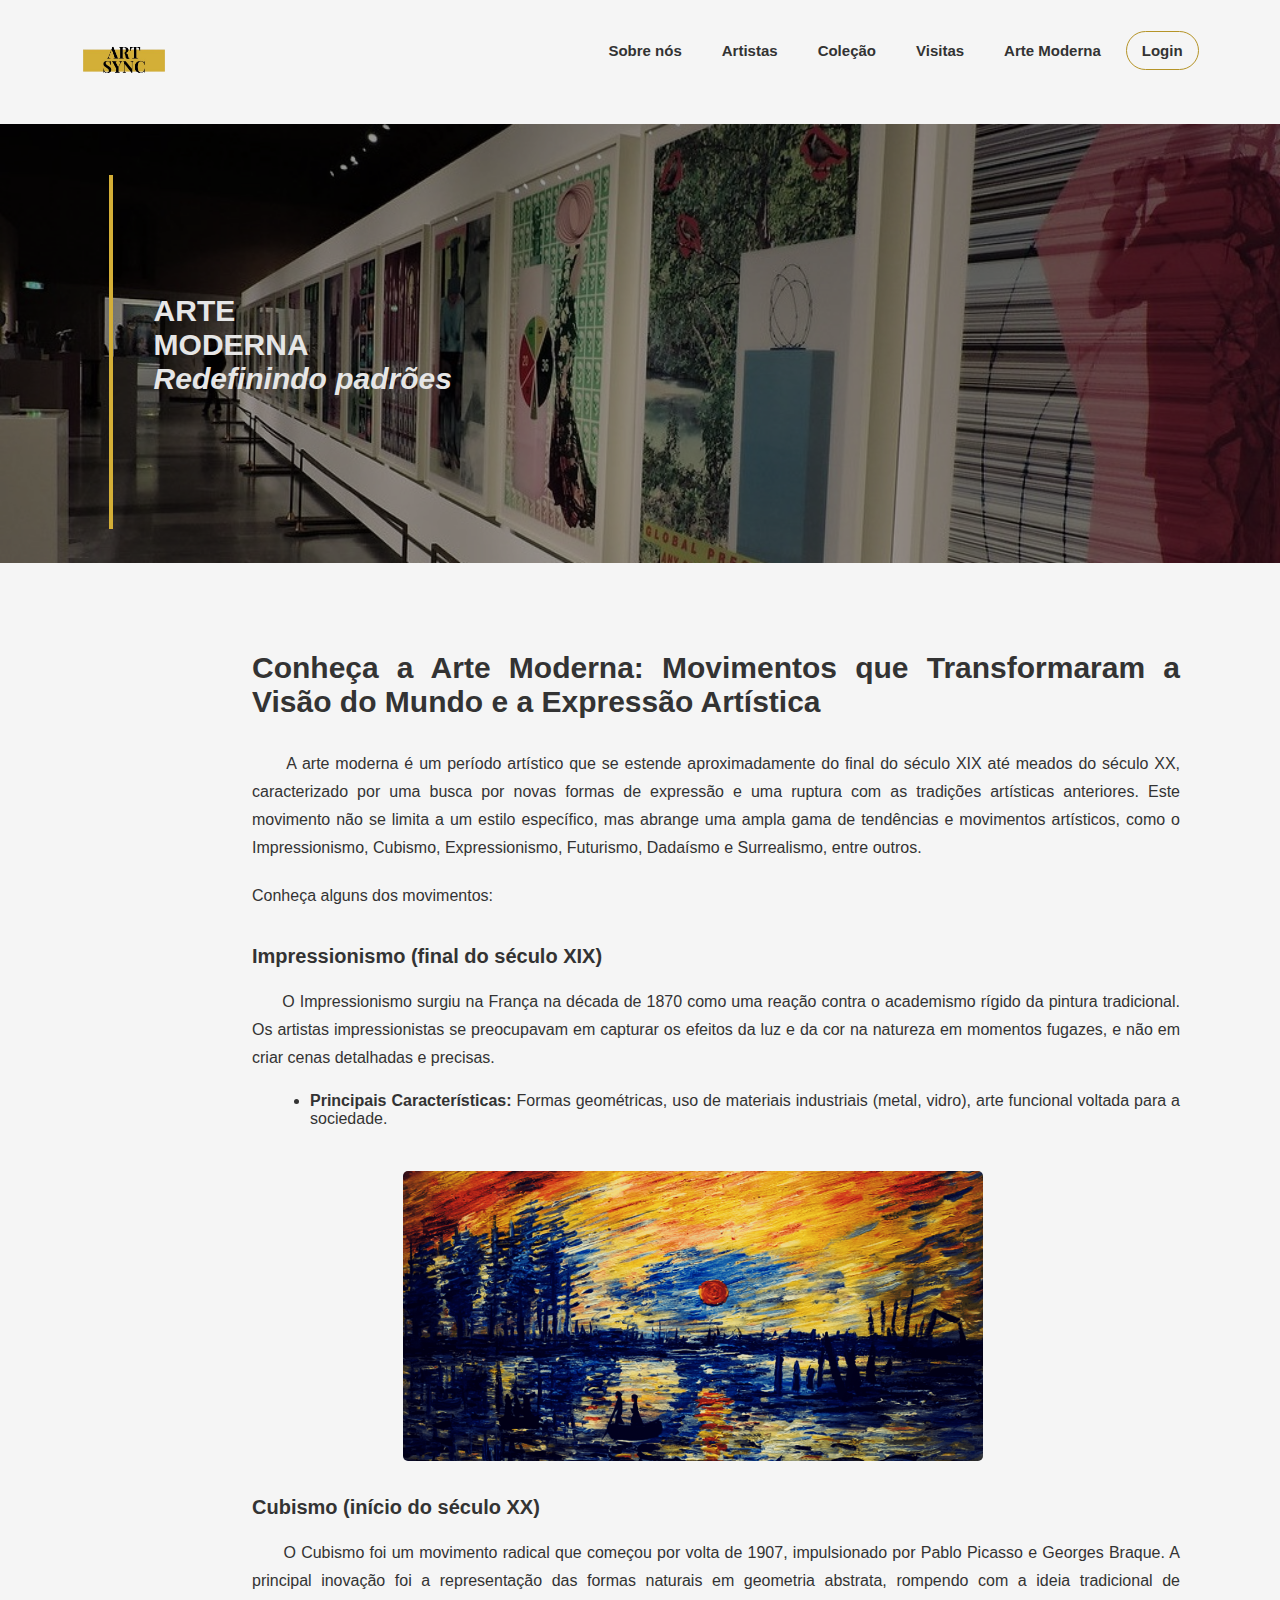
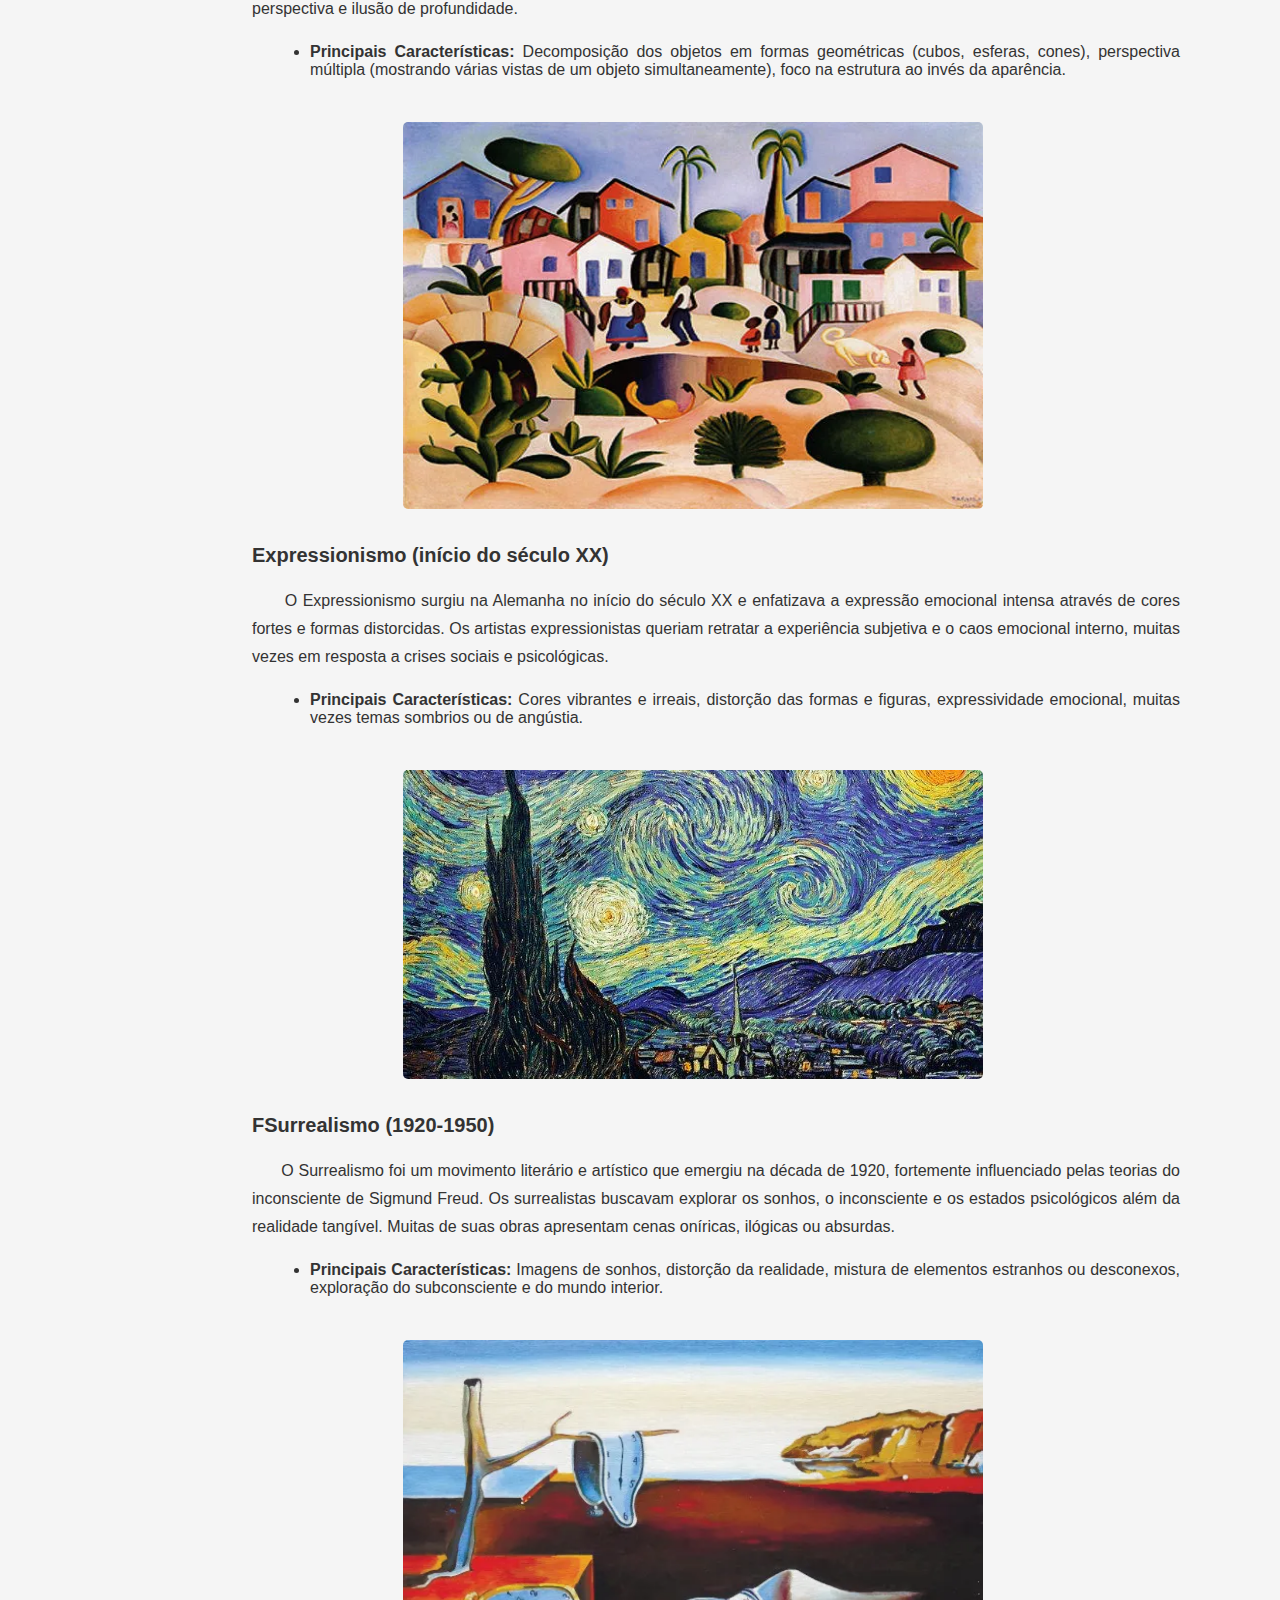
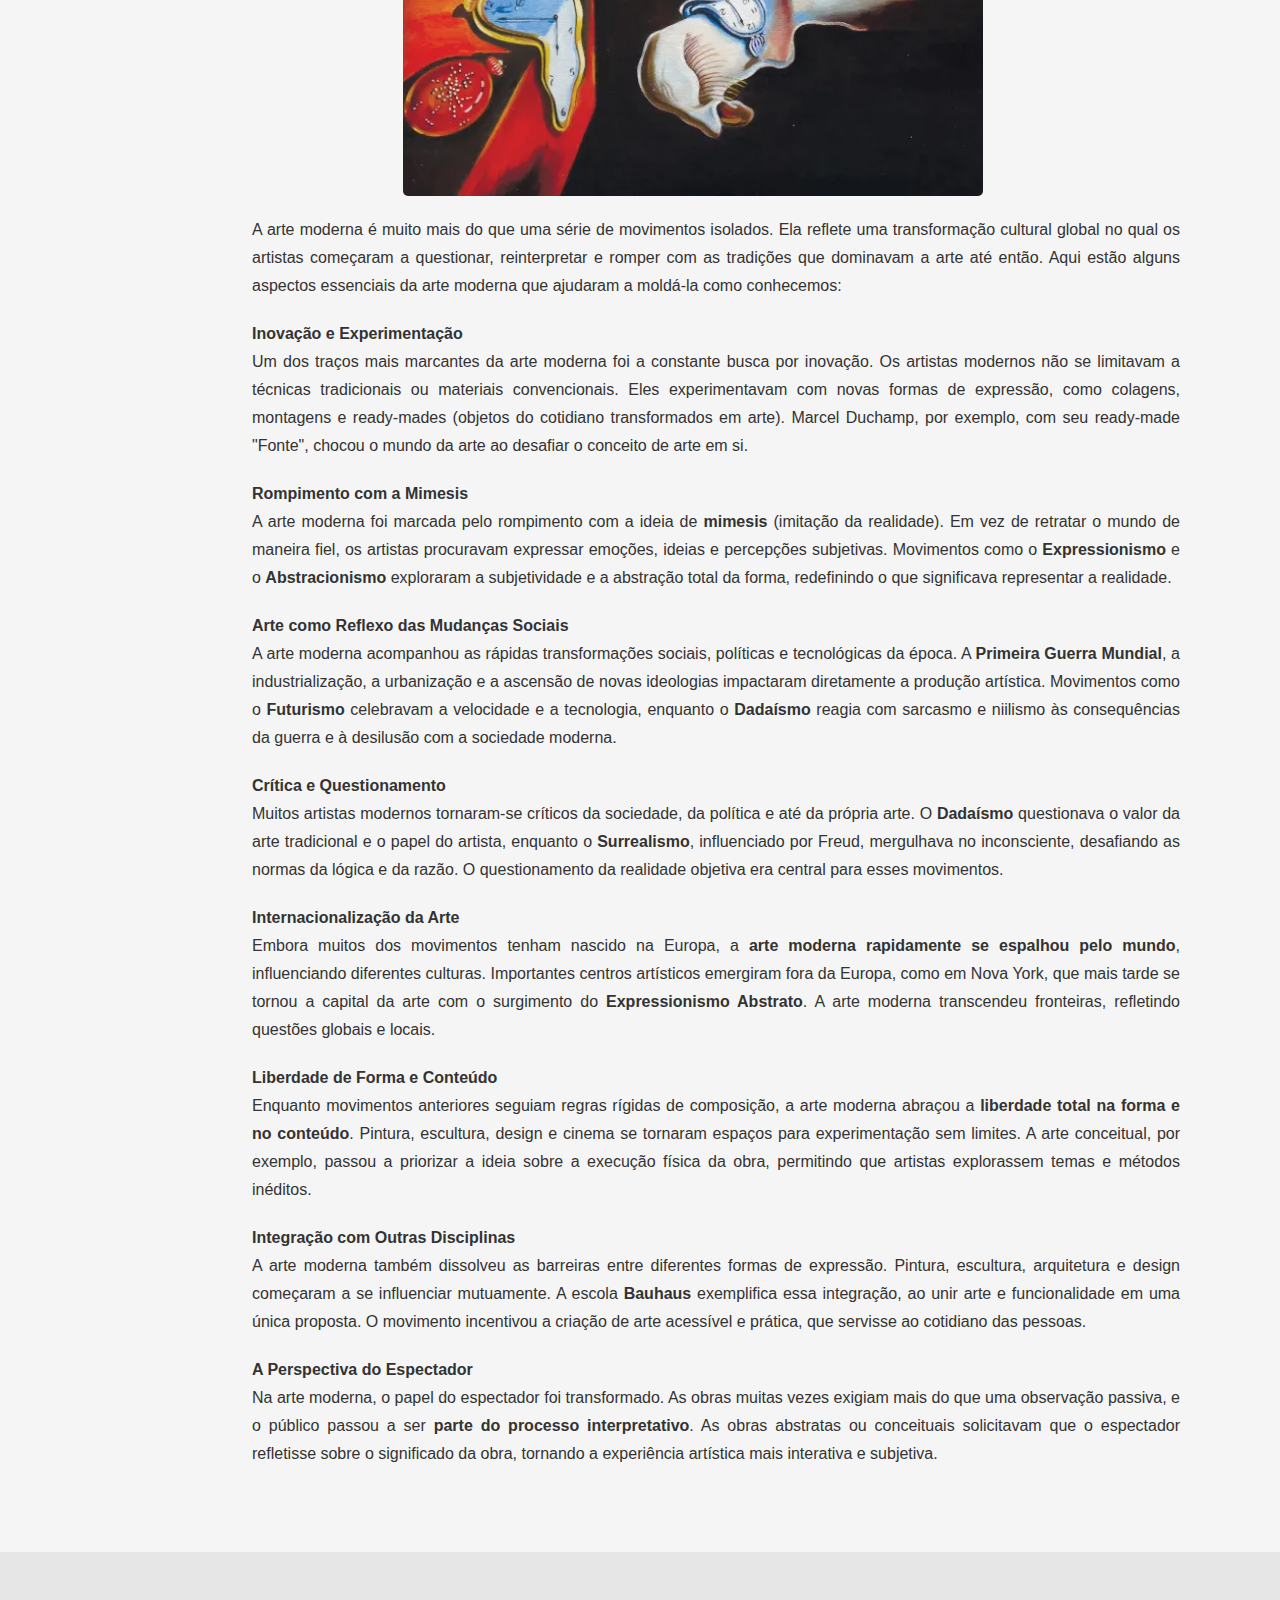
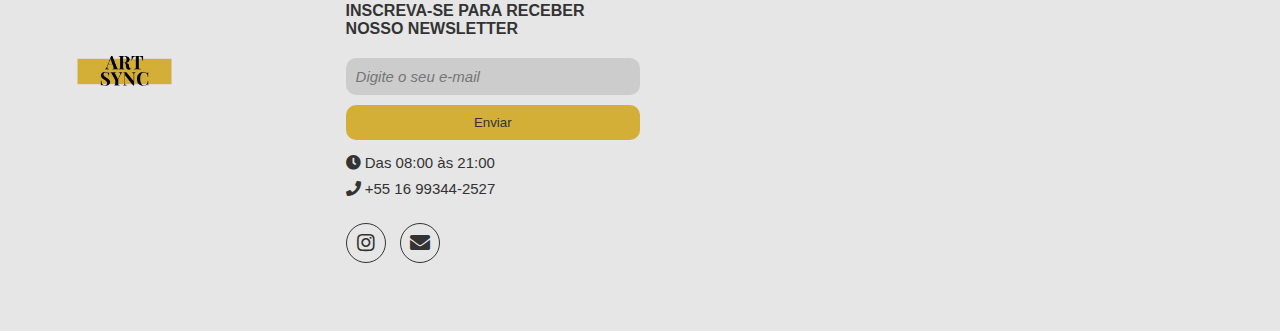
==== commit b7c72364: "Adicionando o Banco de Dados Relacional; Tela Login e Tela Cadastro conectadas com o banco e finaliz" ====
--- a/artemoderna.html
+++ b/artemoderna.html
@@ -3,7 +3,7 @@
 <head>
     <meta charset="UTF-8">
     <meta name="viewport" content="width=device-width, initial-scale=1.0">
-    <title>Sobre</title>
+    <title>Arte Moderna</title>
     <link rel="stylesheet" href="styles.css">
     <link rel="stylesheet" href="https://cdnjs.cloudflare.com/ajax/libs/font-awesome/5.15.4/css/all.min.css">
 </head>
@@ -16,14 +16,14 @@
         <ul>
             <li><a href="index.html" class="link">Sobre nós</a></li>
             <li><a href="artistas.html" class="link">Artistas</a></li>
-            <li><a href="colecao.html" class="link">Coleção</a></li>
+            <li><a href="colecao.php" class="link">Coleção</a></li>
             <li><a href="visitas.html" class="link">Visitas</a></li>
             <li><a href="artemoderna.html" class="link">Arte Moderna</a></li>
             <li><a href="login.html" class="login-button">Login</a></li>
         </ul>
     </nav>
         <div class="banner">
-           <img src="/ArtSync/img/header_arte.jpeg" alt="artemoderna">
+           <img src="img/header_arte.jpeg" alt="artemoderna">
            <div class="linha-vertical"></div>
             <div class="texto-banner">
                 ARTE<br>MODERNA<br>
--- a/styles.css
+++ b/styles.css
@@ -301,80 +301,338 @@
     background-color: #b88a2f;
 }
 
+/*Tela de Cadastro */
+
+.cadastro-container {
+    background-color: #e6e6e6; /* Cor de fundo do container */
+    padding: 10px; /* Espaçamento interno */
+    border-radius: 8px; /* Bordas arredondadas */
+    width: 100%; /* Largura total do container */
+    max-width: 400px; /* Largura máxima do container */
+    margin-left: 35%; /* Centralização horizontal */
+    margin-top: -5%; /* Pequeno deslocamento para cima */
+}
+
+.register-prompt {
+    text-align: center; /* Alinhamento do texto no centro */
+    margin-top: 15px; /* Margem acima do prompt */
+    color: #333; /* Cor do texto */
+    font-size: 14px; /* Tamanho da fonte */
+}
+
+.register-prompt a {
+    color: #d4af37; /* Cor que combina com o botão */
+    text-decoration: none; /* Remove sublinhado padrão */
+    font-weight: bold; /* Deixa o texto em negrito */
+}
+
+.register-prompt a:hover {
+    text-decoration: underline; /* Efeito de hover no link */
+}
+
+.select-container {
+    margin-top: 15px; /* Espaçamento superior */
+}
+
+.select-container label {
+    display: block; /* Faz o rótulo ocupar a largura total */
+    margin-bottom: 5px; /* Espaçamento inferior do rótulo */
+    color: #333; /* Cor do texto do rótulo */
+    font-size: 14px; /* Tamanho da fonte do rótulo */
+    
+}
+
+.select-container select {
+    width: 100%; /* Largura total da caixa de seleção */
+    padding: 10px; /* Espaçamento interno */
+    border: 1px solid #ccc; /* Borda cinza clara */
+    border-radius: 8px; /* Bordas levemente arredondadas */
+    background-color: #fff; /* Fundo branco */
+    font-size: 14px; /* Tamanho da fonte do texto */
+    color: #333333; /* Cor do texto */
+    appearance: none; /* Remove a aparência padrão do navegador */
+    /* Se você quiser adicionar uma imagem de seta personalizada, pode usar o seguinte código: */
+    /* background-image: url('data:image/png;base64,...'); */
+    background-repeat: no-repeat; /* Evita repetição da imagem */
+    background-position: right 10px center; /* Alinha a seta à direita */
+    background-size: 12px; /* Tamanho da seta */
+    margin-bottom: 2%;
+    font-style: italic;
+}
+
+
 
 /* Tela Artistas */
 /* Artista Destaque */
 
 
+.artistas-wrapper {
+    max-width: 1200px;
+    margin: 0 auto;
+    padding: 20px;
+}
+
+.artistas-section {
+    display: flex;
+    flex-direction: row;
+    align-items: center;
+    position: relative;
+    flex-wrap: wrap; /* Para garantir que o layout seja responsivo */
+}
+
+.art-dest {
+    flex: 1;
+    min-width: 300px;
+}
+
 .art-dest img {
-    width: 50%;
-    height: 25%;
+    width: 120%; /* A imagem se ajusta ao tamanho do contêiner */
+    height: auto; /* Mantém a proporção da imagem */
     margin-top: 5%;
-    margin-bottom: 5%;
-}
-
-.artista-destaque {
-    display: flex;
-    align-items: center;
-    gap: 20px;
-    padding: 30px;
-    background-color: #fff;
-    border-radius: 10px;
-    margin: 20px auto;
-    max-width: 1250px;
-    box-shadow: 0 4px 10px rgba(0, 0, 0, 0.1);
-    margin-top: 5%;
-    position: relative; 
-    z-index: 1;
+    margin-left: -15%;
 }
 
 .linha-vertical3 {
     position: absolute;
-    left: 3vh; 
-    top: 3%;
+    left: 50%;
+    top: 13%;
+    bottom: 0;
+    width: 4px;
+    height: 80%;
+    background-color: #d4af37;
+    margin-left: -2%;
+}
+
+.texto-banner3 {
+    flex: 1;
+    text-align: left;
+    font-size: 45px;
+    color: #1a1919;
+    font-family: Arial, Helvetica, sans-serif;
+    font-weight: bold;
+    margin-left: 8%;
+    margin-top: 5%;
+}
+
+.texto-banner3 p {
+    margin-top: 3%;
+    font-size: 17px;
+    font-style: italic;
+    text-align: justify;
+    font-weight: normal;
+    
+}
+
+.button-saiba-mais-tarsila {
+    display: flex;
+    justify-content: center;
+    align-items: center;
+    margin: 20px auto;
+}
+
+.button-saiba-mais-tarsila a {
+    display: inline-block;
+    padding: 12px 30px;
+    background-color: #d4af37;
+    color: #1a1919;
+    text-decoration: none;
+    border-radius: 25px;
+    font-size: 17px;
+    font-weight: bold;
+    transition: background-color 0.3s ease, transform 0.3s ease;
+    box-shadow: 0 4px 8px rgba(0, 0, 0, 0.2);
+}
+
+.button-saiba-mais-tarsila a:hover {
+    background-color: #b59428;
+    transform: scale(1.05);
+    box-shadow: 0 6px 12px rgba(71, 71, 71, 0.3);
+}
+
+.button-saiba-mais-tarsila a:active {
+    transform: scale(0.95);
+    box-shadow: 0 2px 6px rgba(0, 0, 0, 0.2);
+}
+
+@media (max-width: 768px) {
+    .texto-banner3 {
+        font-size: 30px;
+    }
+
+    .texto-banner3 p {
+        font-size: 20px;
+    }
+
+    .linha-vertical3 {
+        display: none;
+    }
+}
+
+/* Principais Artistas */
+
+/* Centraliza a grid e ajusta o tamanho */
+.grid-container {
+    display: grid;
+    grid-template-columns: repeat(3, 1fr); /* 3 colunas */
+    gap: 15px; /* Espaçamento entre as divs */
+    margin: 0 auto; /* Remove a margem superior e centraliza o grid */
+    padding: 0 10%; /* Adiciona margem de 15% nas laterais */
+    max-width: 1200px; /* Limita a largura máxima do grid */
+}
+
+.principais-artistas {
+    margin-top: 2%; /* Reduz a margem superior da seção */
+}
+
+.container {
+    position: relative; 
+    background-color: #fff;
+    border: 1px solid #ddd;
+    border-radius: 15px;
+    padding: 20px; 
+    box-shadow: 0 4px 8px rgba(0, 0, 0, 0.1);
+    transition: transform 0.3s;
+    display: flex;
+    flex-direction: column; 
+    margin-bottom: 20%; /* Espaçamento inferior */
+}
+
+.container:hover {
+    transform: translateY(-5px);
+}
+
+.container img {
+    max-width: 100%;
+    border-radius: 10px;
+}
+
+.principais-artistas h1 {
+    margin-top: 7%; /* Ajuste o valor conforme necessário */
+}
+
+
+.text h2 {
+    margin-top: 4%;
+}
+
+.text p {
+    margin-top: 5%;
+    text-align: justify;
+}
+
+/* Responsividade para telas menores */
+@media (max-width: 1024px) {
+    .grid-container {
+        grid-template-columns: repeat(2, 1fr); /* 2 colunas em telas médias */
+        padding: 0 10%; /* Reduz as margens laterais em telas médias */
+    }
+}
+
+@media (max-width: 768px) {
+    .grid-container {
+        grid-template-columns: 1fr; /* 1 coluna em telas pequenas */
+        padding: 0 5%; /* Margens menores em telas pequenas */
+    }
+
+    .container {
+        padding: 15px;
+    }
+
+    .text h2 {
+        font-size: 1.3em;
+    }
+}
+
+@media (max-width: 480px) {
+    .grid-container {
+        grid-template-columns: 1fr; /* 1 coluna em telas muito pequenas */
+        gap: 10px; /* Menor espaçamento entre as divs */
+    }
+
+    .principais-artistas .divs {
+        padding: 10px;
+    }
+
+    .text h2 {
+        font-size: 1.2em;
+    }
+}
+
+@media (max-width: 800px) {
+    .footer-col {
+        width: 50%;
+        margin-bottom: 30px;
+    }
+}
+
+@media (max-width: 600px) {
+    .footer-col {
+        width: 100%;
+    }
+}
+
+
+/* Tela Coleção */
+
+.colecao-wrapper {
+    max-width: 1200px; /* Largura máxima da div */
+    margin: 0 auto; /* Centraliza a div */
+    padding: 20px; /* Espaçamento interno */
+}
+
+.colecao-section {
+    display: flex;
+    flex-direction: row;
+    align-items: center;
+    position: relative;
+    flex-wrap: wrap; /* Permite que os elementos se movam para a próxima linha */
+}
+
+.colecao {
+    flex: 1; /* Faz a imagem ocupar o espaço disponível */
+    min-width: 300px; /* Largura mínima para a imagem */
+}
+
+.colecao img {
+    width: 115%; /* A imagem se ajusta ao tamanho do contêiner */
+    height: 60vh; /* Mantém a proporção da imagem */
+    margin-top: 5%;
+    margin-left: -18%;
+}
+
+.linha-vertical2 {
+    position: absolute;
+    left: 50%; /* Centraliza a linha vertical */
+    top: 13%;
     bottom: 0;
     width: 4px; 
-    height: 50%;
-    align-items: center;
+    height: 80%;
     background-color: #d4af37; 
-    margin: 13% 0; 
-    margin-left: 49%;
-  }
-
-  .texto-banner3 {
-    position: absolute;
-    top: 60%;               
-    left: 52%;  
-    right: 5%;             
-    transform: translateY(-50%);
-    font-size: 28px;      
+    margin-left: -2%; /* Para centralizar a linha */
+}
+
+.texto-banner2 {
+    flex: 1; /* Faz o texto ocupar o espaço disponível */
+    text-align: left; /* Mantém o texto alinhado à esquerda */
+    font-size: 45px;      
     color: #1a1919;         
     font-family: Arial, Helvetica, sans-serif; 
     font-weight: bold;   
-}
-
-.texto-banner3 p {
+    margin-left: 8%; /* Espaço entre a imagem e o texto */
+    margin-top: 5%;
+}
+
+.texto-banner2 p {
     margin-top: 3%;
-    font-family: Arial, Helvetica, sans-serif;
-    font-size: 17px;
-    color: #1a1919; 
-    text-align: justify;
-    font-weight: normal;
-}
-
-.conteudo-central {
-    max-width: 500px;
-}
-
-.button-saiba-mais-tarsila{
+    font-size: 30px;
+    font-style: italic;
+}
+
+.texto-banner2 button {
     display: flex; 
     justify-content: center; 
     align-items: center;
     margin: 20px auto;
-}
-
-.button-saiba-mais-tarsila a {
-    display: inline-block;
     padding: 12px 30px;
     background-color: #d4af37; 
     color: #1a1919; 
@@ -384,216 +642,114 @@
     font-weight: bold; 
     transition: background-color 0.3s ease, transform 0.3s ease; 
     box-shadow: 0 4px 8px rgba(0, 0, 0, 0.2); 
-    width: auto; 
-}
-
-.button-saiba-mais-tarsila a:hover {
-    background-color: #d4af37; 
-    transform: translateY(-3px); 
-    box-shadow: 0 6px 12px rgba(71, 71, 71, 0.3); 
-}
-
-.button-saiba-mais-tarsila a:active {
-    transform: translateY(1px); 
-    box-shadow: 0 2px 6px rgba(0, 0, 0, 0.2); 
+    border: none; /* Removendo a borda */
+}
+
+.texto-banner2 button:hover {
+    background-color: #b59428; /* Alterando a cor ao passar o mouse */
+    transform: scale(1.05); /* Aumenta o tamanho do botão ao passar o mouse */
+    box-shadow: 0 6px 12px rgba(71, 71, 71, 0.3); /* Sombra mais forte */
+}
+
+.texto-banner2 button:active {
+    transform: scale(0.95); /* Reduz o tamanho ao clicar */
+    box-shadow: 0 2px 6px rgba(0, 0, 0, 0.2); /* Sombra reduzida ao clicar */
 }
 
 @media (max-width: 768px) {
-    .artista-destaque {
-        flex-direction: column;
-        padding: 15px;
-        margin-top: 10%;
-    }
+    .texto-banner2 {
+        font-size: 30px; /* Tamanho da fonte em telas menores */
+    }
+
+    .texto-banner2 p {
+        font-size: 20px; /* Tamanho do texto do parágrafo em telas menores */
+    }
+
+    .linha-vertical2 {
+        display: none; /* Esconde a linha vertical em telas menores se necessário */
+    }
+}
+
+/* Formulário da Tela Cadastrar Nova Obra: Cadastro de Obras */
+
+.collection-container {
+    background-color: #e6e6e6; /* Mesma cor de fundo */
+    padding: 20px;
+    border-radius: 8px;
+    width: 100%; /* Largura total */
+    max-width: 600px; /* Largura máxima aumentada */
+    margin-left: auto; /* Centraliza horizontalmente */
+    margin-right: auto; /* Centraliza horizontalmente */
+    margin-bottom: 8%;
+    margin-top: 4%;
     
-    .art-dest img {
-        width: 100%;
-        height: auto;
-    }
-
-    .linha-vertical3 {
-        display: none;
-    }
-}
-
-
-/* Principais Artistas */
-
-.grid-container {
-    display: grid;
-    grid-template-columns: repeat(auto-fit, minmax(280px, 1fr));
-    gap: 20px;
-    margin-top: 30px;
-    padding: 0 20px;
-}
-
-.container {
-    position: relative; 
-    background-color: #fff;
+}
+
+.collection-form {
+    display: flex;
+    flex-direction: column;
+}
+
+.collection-form label {
+    margin-bottom: 5px;
+    color: #333;
+}
+
+.collection-form input {
+    padding: 10px;
+    margin-bottom: 15px;
     border: 1px solid #ddd;
-    border-radius: 15px;
-    padding: 20px; 
-    box-shadow: 0 4px 8px rgba(0, 0, 0, 0.1);
-    transition: transform 0.3s;
-    display: flex;
-    flex-direction: column; 
-    margin-bottom: 10%;
-}
-
-.container:hover {
-    transform: translateY(-5px);
-}
-
-.container img {
-    max-width: 100%;
     border-radius: 10px;
-}
-
-/* .button-saiba-mais-card {
-    position: fixed;
-    bottom: 0%;
-    display: block; 
-    margin-top: 10%; 
+    font-size: 15px;
+    font-style: italic;
+}
+
+.collection-form button {
     padding: 10px;
-    text-align: center;
-    background-color: #d4af37; 
-    color: #fff; 
-    border-radius: 10px; 
-    transition: background-color 0.3s;
-}
-
-.button-saiba-mais-card a {
-    text-decoration: none;
-    color: inherit; 
-} */
-
-.text h2{
-    margin-top: 4%;
-}
-
-.text p {
-    margin-top: 5%;
-    text-align: justify;
-}
-
-.button-saiba-mais-card:hover {
+    background-color: #d4af37;
+    border: none;
+    border-radius: 10px;
+    color: #f2f2f2;
+    font-size: 15px;
+    cursor: pointer;
+    transition: background-color 0.3s ease;
+}
+
+.collection-form button:hover {
     background-color: #b88a2f;
 }
 
-@media (max-width: 768px) {
-    .grid-container {
-        grid-template-columns: repeat(auto-fit, minmax(250px, 1fr));
-        gap: 15px;
-    }
-
-    .container {
-        padding: 15px;
-    }
-
-    .text h2 {
-        font-size: 1.3em;
-    }
-
-    .button-saiba-mais-card a {
-        padding: 8px 16px;
-    }
-}
-
-@media (max-width: 480px) {
-    .grid-container {
-        grid-template-columns: 1fr; 
-        gap: 10px;
-    }
-
-    .principais-artistas .divs {
-        padding: 10px;
-    }
-
-    .text h2 {
-        font-size: 1.2em;
-    }
-
-    .button-saiba-mais-card a {
-        padding: 6px 12px;
-        font-size: 0.9rem;
-    }
-}
-
-@media (max-width: 600px) {
-    .grid-container {
-        flex-direction: column; 
-    }
-}
-
-@media (max-width: 800px) {
-    .footer-col {
-        width: 50%;
-        margin-bottom: 30px;
-    }
-}
-
-@media (max-width: 600px) {
-    .footer-col {
-        width: 100%;
-    }
-}
-
-/* Tela Coleção */
-
-.colecao img {
-    width: 700px;
-    height: 450px;
-    margin-top: 5%;
-}
-
-.button-colecao{
-    width: 100%;
-    margin-top: 10px;
-    padding: 10px;
-    text-align: center;
-    background-color: #d4af37;
-    color: #333;
-    border-radius: 10px;
-    border: none; 
-    transition: background-color 0.3s;
-        }
-
-.linha-vertical2 {
-    position: absolute;
-    left: 30px; 
-    top: 0;
-    bottom: 0;
-    width: 4px; 
-    height: 50%;
-    align-items: center;
-    background-color: #d4af37; 
-    margin: 13% 0; 
-    margin-left: 51%;
-  }
-
-  .texto-banner2 {
-    position: absolute;
-    top: 53%;               
-    left: 55%;               
-    transform: translateY(-50%);
-    font-size: 50px;      
-    color: #000000;         
-    font-family: Arial, Helvetica, sans-serif; 
-    font-weight: bold;   
-   
-  }
-
-  .texto-banner2 p {
-    margin-top: 3%;
-    font-size: 30px;
-
-  }
-
-  .texto-banner2 button {
-    margin-top: 10%;
-    width: 70%;
-    margin-left: 0%;
-    font-weight: bold;
-  }
+/* Botão "Cadastrar Nova Obra" */
+
+.novo-obra-btn {
+    text-align: center; /* Centraliza o botão */
+    margin-top: 10%; /* Margem superior */
+    
+}
+
+.novo-obra-btn .button {
+    background-color: #b59428; /* Cor de fundo */
+    color: white; /* Cor do texto */
+    padding: 10px 20px; /* Espaçamento interno */
+    border: none; /* Remove bordas */
+    border-radius: 25px; /* Arredondar cantos */
+    text-decoration: none; /* Remove sublinhado */
+    font-size: 16px; /* Tamanho da fonte */
+    transition: background-color 0.3s ease; /* Transição suave para hover */
+    display: inline-block; /* Permite definir a largura e altura */
+    cursor: pointer; /* Muda o cursor ao passar o mouse */
+}
+
+/* Estilo para hover */
+.novo-obra-btn .button:hover {
+    background-color: #b59428c9; /* Cor de fundo ao passar o mouse */
+}
+
+/* Remove qualquer borda e margem padrão do botão */
+.novo-obra-btn .button:focus {
+    outline: none; /* Remove o contorno do botão ao focar */
+}
+
 
   /* Tela Visitas */
 
@@ -762,7 +918,7 @@
   .texto-banner {
     position: absolute;
     top: 50%;               
-    left: 10%;               
+    left: 12%;               
     transform: translateY(-50%);
     font-size: 30px;      
     color: #e6e6e6;         
@@ -989,14 +1145,5 @@
     .footer-col .social-icons a i {
         font-size: 16px; 
     }
-
-    /* Ajustes para o mapa em telas pequenas */
-    .maps {
-        margin-left: 0; 
-        margin-top: 20px; 
-        width: 100%; 
-        height: auto; 
-    }
-
     
 }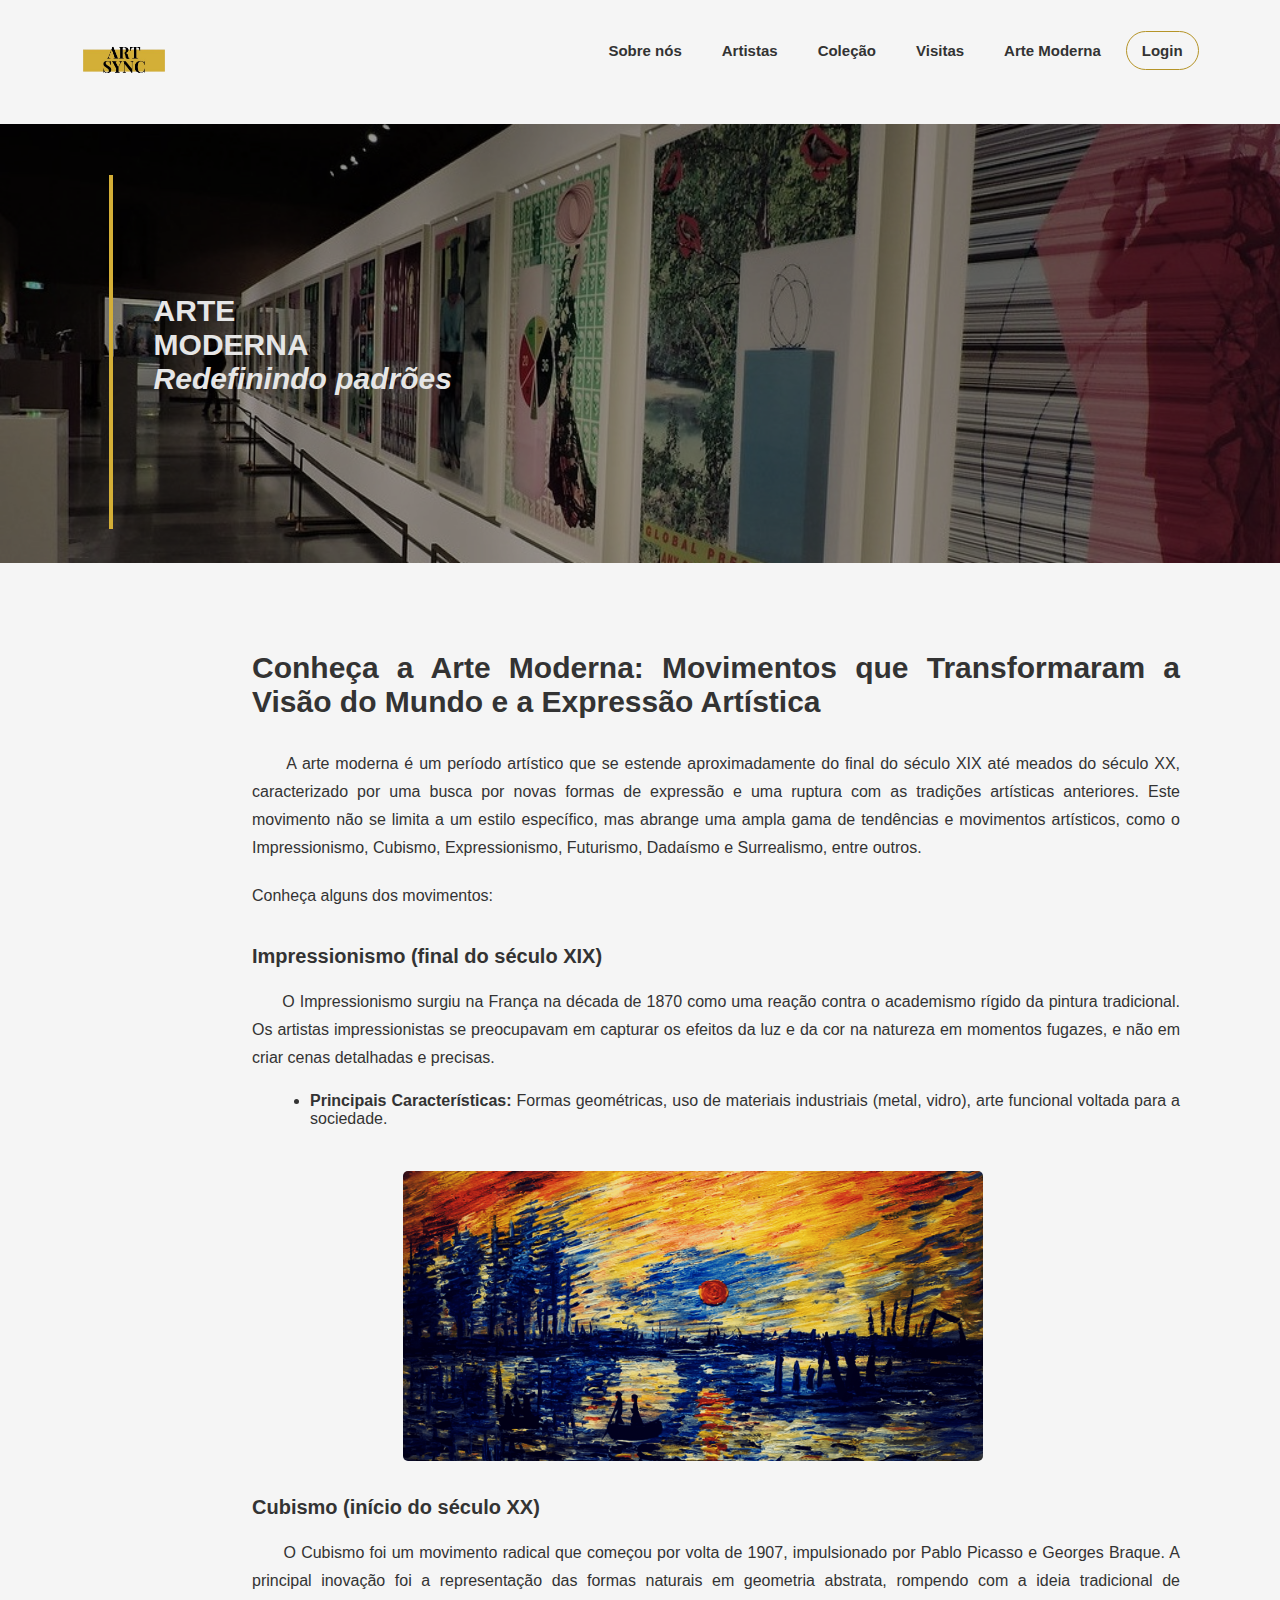
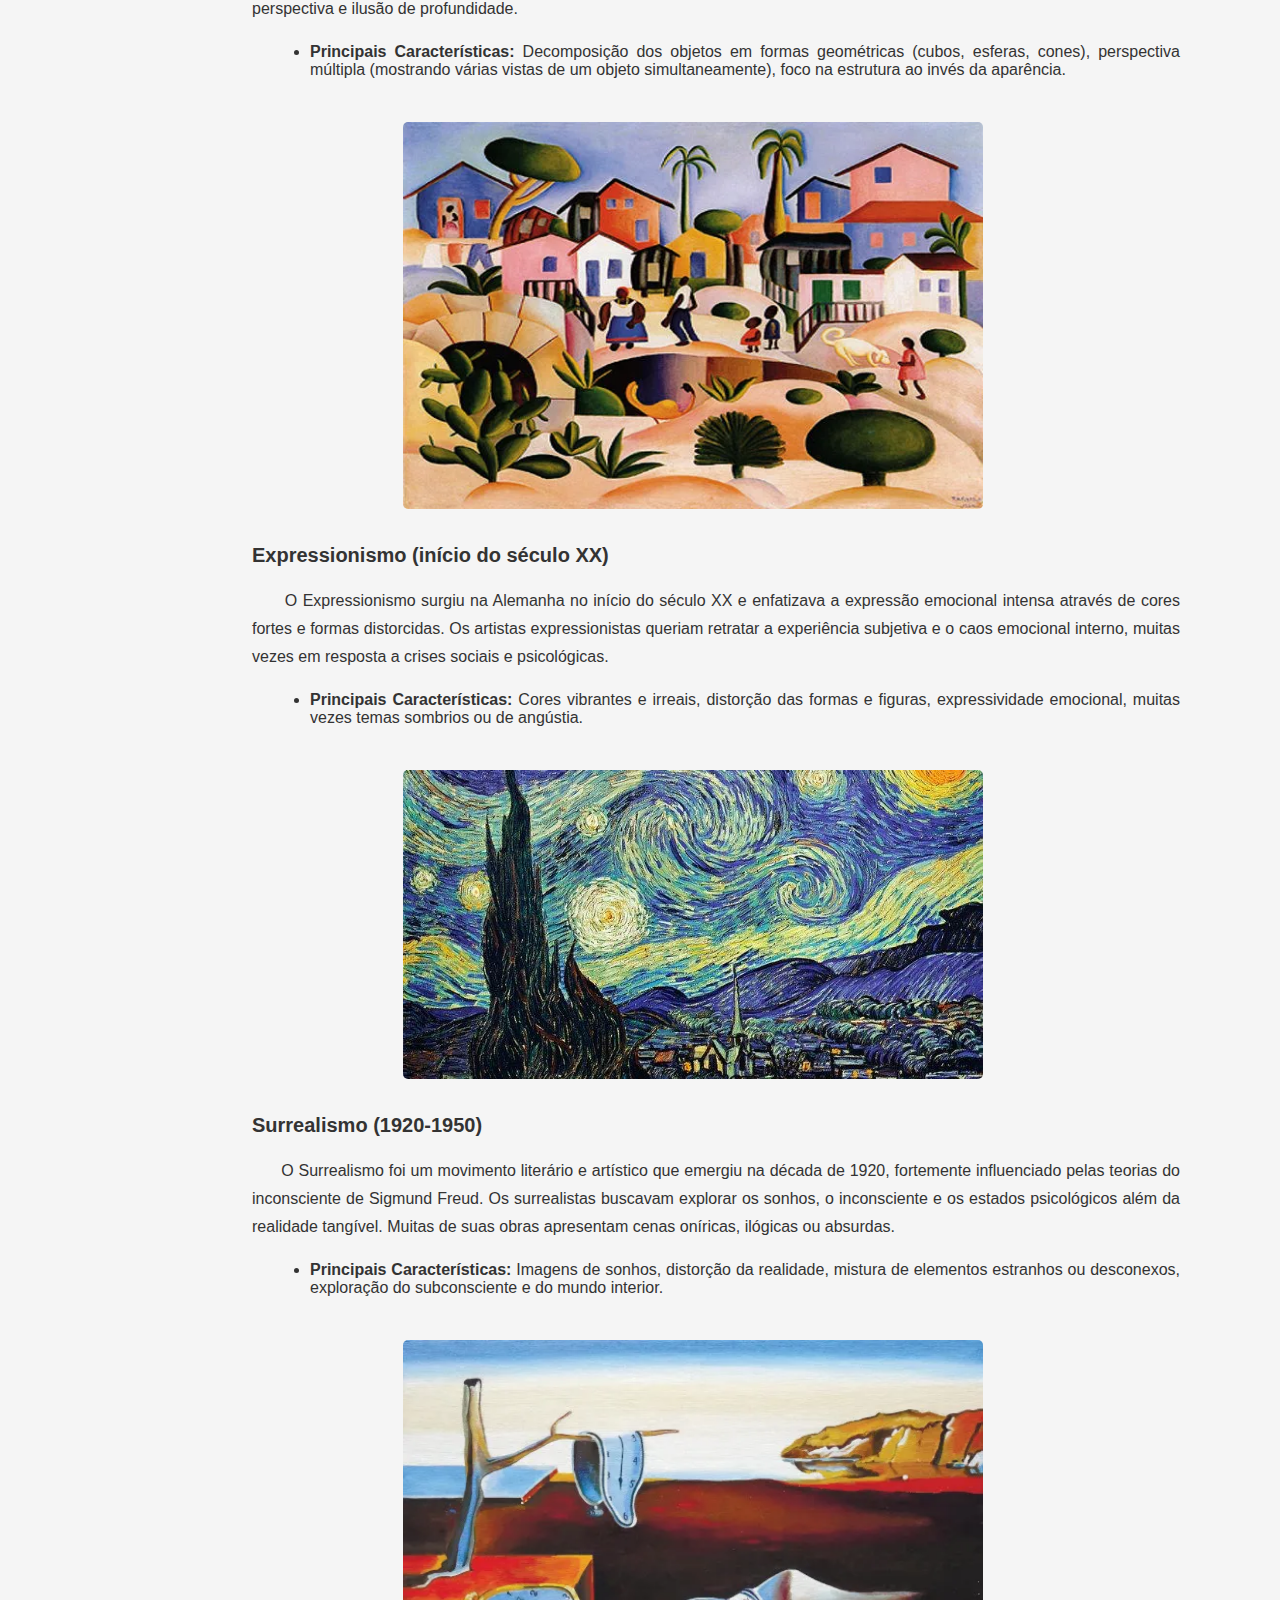
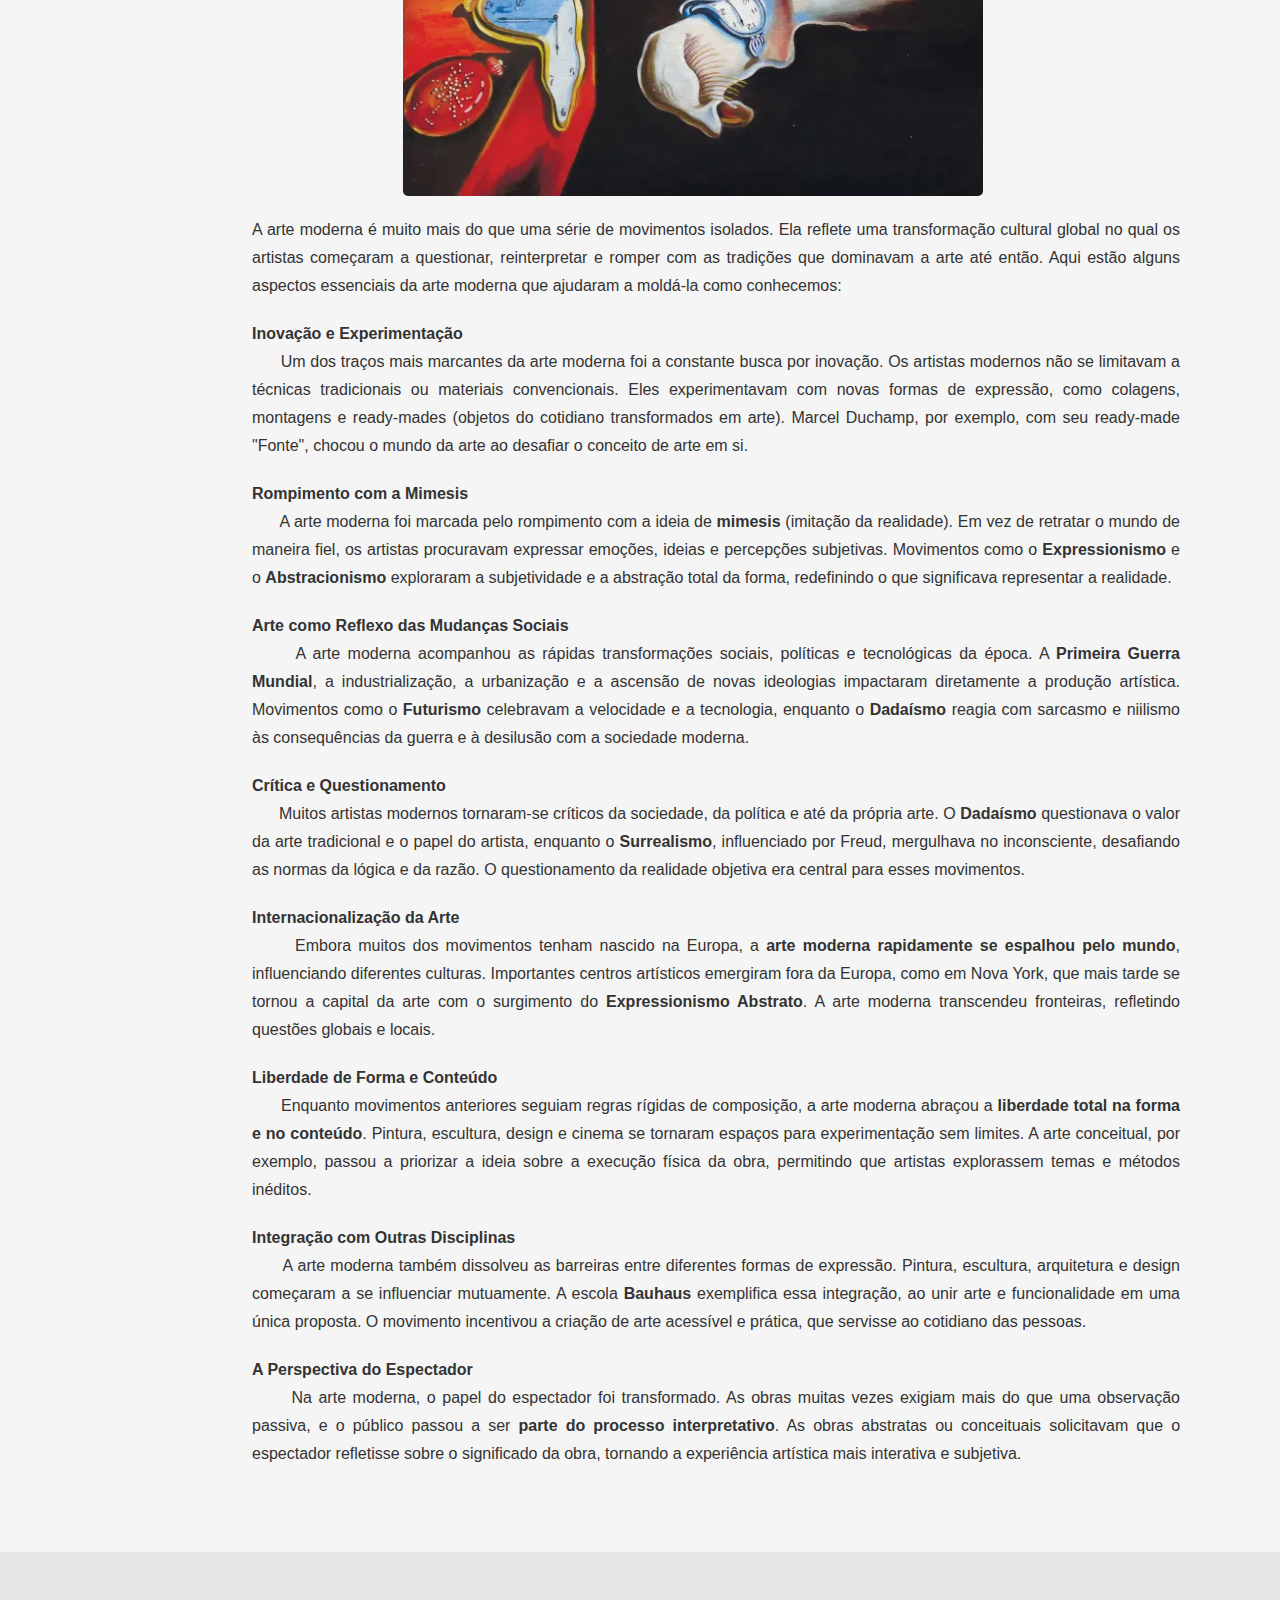
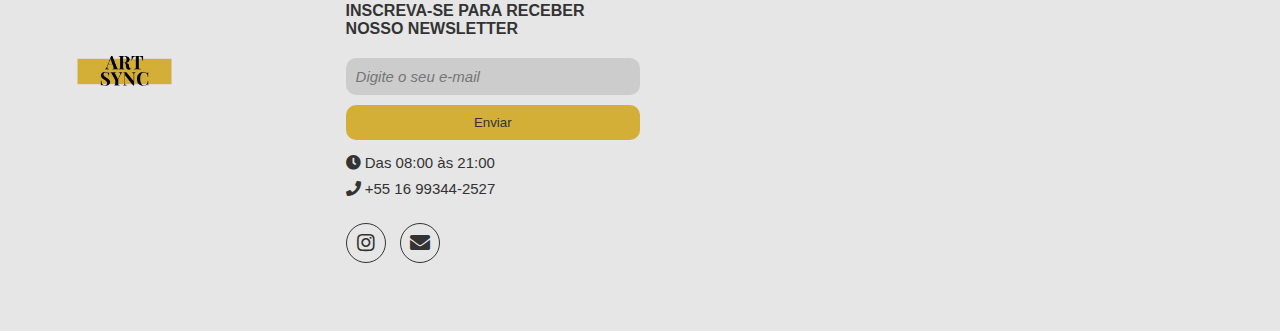
==== commit 45466f4b: "Conclusão da Tela Coleção, em que apenas o Admin pode cadastrar uma nova obra e o visitante apenas o" ====
--- a/artemoderna.html
+++ b/artemoderna.html
@@ -60,7 +60,7 @@
         <p><li><b>Principais Características:</b> Cores vibrantes e irreais, distorção das formas e figuras, expressividade emocional, muitas vezes temas sombrios ou de angústia.</li></p>
         <img src="img/expressionismo.jpg" alt="Expressionismo">
 
-        <h3>FSurrealismo (1920-1950)</h3>
+        <h3>Surrealismo (1920-1950)</h3>
         <p> &nbsp &nbsp &nbsp O Surrealismo foi um movimento literário e artístico que emergiu na década de 1920, fortemente influenciado pelas teorias do inconsciente de Sigmund Freud. Os surrealistas buscavam explorar os sonhos, o inconsciente e os estados psicológicos além da realidade tangível. 
         Muitas de suas obras apresentam cenas oníricas, ilógicas ou absurdas.</p>
         <p><li><b>Principais Características:</b>  Imagens de sonhos, distorção da realidade, mistura de elementos estranhos ou desconexos, exploração do subconsciente e do mundo interior.</li></p>
@@ -70,29 +70,29 @@
         Aqui estão alguns aspectos essenciais da arte moderna que ajudaram a moldá-la como conhecemos:</p>
 
         <p><b>Inovação e Experimentação <br></b> 
-            Um dos traços mais marcantes da arte moderna foi a constante busca por inovação. Os artistas modernos não se limitavam a técnicas tradicionais ou materiais convencionais. Eles experimentavam com novas formas de expressão, como colagens, montagens e ready-mades (objetos do cotidiano transformados em arte). 
+            &nbsp &nbsp &nbsp Um dos traços mais marcantes da arte moderna foi a constante busca por inovação. Os artistas modernos não se limitavam a técnicas tradicionais ou materiais convencionais. Eles experimentavam com novas formas de expressão, como colagens, montagens e ready-mades (objetos do cotidiano transformados em arte). 
             Marcel Duchamp, por exemplo, com seu ready-made "Fonte", chocou o mundo da arte ao desafiar o conceito de arte em si.</p>
 
-        <p><b>Rompimento com a Mimesis<br></b> A arte moderna foi marcada pelo rompimento com a ideia de <b>mimesis</b> (imitação da realidade). Em vez de retratar o mundo de maneira fiel, os artistas procuravam expressar emoções, ideias e percepções subjetivas. Movimentos como o <b>Expressionismo</b> e o <b>Abstracionismo</b> 
+        <p><b>Rompimento com a Mimesis<br></b> &nbsp &nbsp &nbsp A arte moderna foi marcada pelo rompimento com a ideia de <b>mimesis</b> (imitação da realidade). Em vez de retratar o mundo de maneira fiel, os artistas procuravam expressar emoções, ideias e percepções subjetivas. Movimentos como o <b>Expressionismo</b> e o <b>Abstracionismo</b> 
         exploraram a subjetividade e a abstração total da forma, redefinindo o que significava representar a realidade.</p>
 
-        <p><b>Arte como Reflexo das Mudanças Sociais<br></b> A arte moderna acompanhou as rápidas transformações sociais, políticas e tecnológicas da época. A <b>Primeira Guerra Mundial</b>, a industrialização, a urbanização e a ascensão de novas ideologias impactaram diretamente a produção artística. Movimentos como o <b>Futurismo</b> 
+        <p><b>Arte como Reflexo das Mudanças Sociais<br></b> &nbsp &nbsp &nbsp A arte moderna acompanhou as rápidas transformações sociais, políticas e tecnológicas da época. A <b>Primeira Guerra Mundial</b>, a industrialização, a urbanização e a ascensão de novas ideologias impactaram diretamente a produção artística. Movimentos como o <b>Futurismo</b> 
             celebravam a velocidade e a tecnologia, enquanto o <b>Dadaísmo</b> reagia com sarcasmo e niilismo às consequências da guerra e à desilusão com a sociedade moderna.</p>
         
 
-        <p><b>Crítica e Questionamento<br></b> Muitos artistas modernos tornaram-se críticos da sociedade, da política e até da própria arte. O <b>Dadaísmo</b> questionava o valor da arte tradicional e o papel do artista, enquanto o <b>Surrealismo</b>, influenciado por Freud, mergulhava no inconsciente, desafiando as normas da lógica e da razão. 
+        <p><b>Crítica e Questionamento<br></b> &nbsp &nbsp &nbsp Muitos artistas modernos tornaram-se críticos da sociedade, da política e até da própria arte. O <b>Dadaísmo</b> questionava o valor da arte tradicional e o papel do artista, enquanto o <b>Surrealismo</b>, influenciado por Freud, mergulhava no inconsciente, desafiando as normas da lógica e da razão. 
         O questionamento da realidade objetiva era central para esses movimentos.</p>
 
-        <p><b>Internacionalização da Arte<br></b> Embora muitos dos movimentos tenham nascido na Europa, a <b>arte moderna rapidamente se espalhou pelo mundo</b>, influenciando diferentes culturas. Importantes centros artísticos emergiram fora da Europa, como em Nova York, que mais tarde se tornou a capital da arte com o surgimento do <b>Expressionismo Abstrato</b>. 
+        <p><b>Internacionalização da Arte<br></b> &nbsp &nbsp &nbsp Embora muitos dos movimentos tenham nascido na Europa, a <b>arte moderna rapidamente se espalhou pelo mundo</b>, influenciando diferentes culturas. Importantes centros artísticos emergiram fora da Europa, como em Nova York, que mais tarde se tornou a capital da arte com o surgimento do <b>Expressionismo Abstrato</b>. 
         A arte moderna transcendeu fronteiras, refletindo questões globais e locais.</p>
 
-        <p><b>Liberdade de Forma e Conteúdo<br></b> Enquanto movimentos anteriores seguiam regras rígidas de composição, a arte moderna abraçou a <b>liberdade total na forma e no conteúdo</b>. Pintura, escultura, design e cinema se tornaram espaços para experimentação sem limites. A arte conceitual, por exemplo, passou a priorizar a ideia sobre a execução física da obra, 
+        <p><b>Liberdade de Forma e Conteúdo<br></b> &nbsp &nbsp &nbsp Enquanto movimentos anteriores seguiam regras rígidas de composição, a arte moderna abraçou a <b>liberdade total na forma e no conteúdo</b>. Pintura, escultura, design e cinema se tornaram espaços para experimentação sem limites. A arte conceitual, por exemplo, passou a priorizar a ideia sobre a execução física da obra, 
         permitindo que artistas explorassem temas e métodos inéditos.</p>
 
-        <p><b>Integração com Outras Disciplinas<br></b> A arte moderna também dissolveu as barreiras entre diferentes formas de expressão. Pintura, escultura, arquitetura e design começaram a se influenciar mutuamente. A escola <b>Bauhaus</b> exemplifica essa integração, ao unir arte e funcionalidade em uma única proposta. O movimento incentivou a criação de arte acessível e prática, 
+        <p><b>Integração com Outras Disciplinas<br></b> &nbsp &nbsp &nbsp A arte moderna também dissolveu as barreiras entre diferentes formas de expressão. Pintura, escultura, arquitetura e design começaram a se influenciar mutuamente. A escola <b>Bauhaus</b> exemplifica essa integração, ao unir arte e funcionalidade em uma única proposta. O movimento incentivou a criação de arte acessível e prática, 
         que servisse ao cotidiano das pessoas.</p>
 
-        <p><b>A Perspectiva do Espectador<br></b> Na arte moderna, o papel do espectador foi transformado. As obras muitas vezes exigiam mais do que uma observação passiva, e o público passou a ser <b>parte do processo interpretativo</b>. As obras abstratas ou conceituais solicitavam que o espectador refletisse sobre o significado da obra, tornando a experiência artística mais interativa e subjetiva.</p>
+        <p><b>A Perspectiva do Espectador<br></b> &nbsp &nbsp &nbsp Na arte moderna, o papel do espectador foi transformado. As obras muitas vezes exigiam mais do que uma observação passiva, e o público passou a ser <b>parte do processo interpretativo</b>. As obras abstratas ou conceituais solicitavam que o espectador refletisse sobre o significado da obra, tornando a experiência artística mais interativa e subjetiva.</p>
         </section>
     
         <footer>
--- a/styles.css
+++ b/styles.css
@@ -361,7 +361,6 @@
 }
 
 
-
 /* Tela Artistas */
 /* Artista Destaque */
 
@@ -670,6 +669,72 @@
     }
 }
 
+/* Ajustando o local das obras */
+
+/* Estilizando a lista de obras */
+.obras-list {
+    display: grid;
+    grid-template-columns: repeat(auto-fill, minmax(400px, 1fr)); /* Layout responsivo, 1 a 3 colunas */
+    gap: 30px; /* Espaçamento entre as obras */
+    margin: 30px 0;
+}
+
+/* Estilo para cada obra */
+.obra-item {
+    display: flex;
+    flex-direction: column; /* Empilha imagem e texto em telas pequenas */
+    background-color: #ffffff; /* Fundo branco */
+    padding: 20px;
+    border-radius: 12px;
+    box-shadow: 0 4px 15px rgba(0, 0, 0, 0.1); /* Sombra leve */
+    transition: transform 0.3s ease;
+}
+
+.obra-item:hover {
+    transform: translateY(-10px); /* Efeito de elevação no hover */
+}
+
+/* Imagem da obra */
+.obra-imagem {
+    width: 100%;
+    height: 60%;
+    object-fit: cover; /* Mantém o aspecto da imagem */
+    border-radius: 12px;
+    margin-bottom: 15px;
+}
+
+/* Informações da obra */
+.obra-info {
+    text-align: left;
+}
+
+.obra-titulo {
+    font-size: 1.5rem;
+    color: #b59428; /* Cor dourada */
+    margin-bottom: 10px;
+}
+
+.obra-artista, .obra-ano, .obra-descricao {
+    font-size: 1rem;
+    color: #1a1919;
+    margin-bottom: 8px;
+}
+
+.obra-artista strong, .obra-ano strong {
+    color: #333;
+}
+
+/* Responsividade */
+@media (max-width: 768px) {
+    .obras-list {
+        grid-template-columns: 1fr; /* Uma coluna em telas menores */
+    }
+
+    .obra-imagem {
+        height: 200px;
+    }
+}
+
 /* Formulário da Tela Cadastrar Nova Obra: Cadastro de Obras */
 
 .collection-container {
@@ -723,12 +788,12 @@
 
 .novo-obra-btn {
     text-align: center; /* Centraliza o botão */
-    margin-top: 10%; /* Margem superior */
-    
+    margin-top: -6%; /* Margem superior */
+    margin-right: 42%;
 }
 
 .novo-obra-btn .button {
-    background-color: #b59428; /* Cor de fundo */
+    background-color: #b59428; /* Cor de fundo vermelha */
     color: white; /* Cor do texto */
     padding: 10px 20px; /* Espaçamento interno */
     border: none; /* Remove bordas */
@@ -738,11 +803,12 @@
     transition: background-color 0.3s ease; /* Transição suave para hover */
     display: inline-block; /* Permite definir a largura e altura */
     cursor: pointer; /* Muda o cursor ao passar o mouse */
+    margin-top: 15%;
 }
 
 /* Estilo para hover */
 .novo-obra-btn .button:hover {
-    background-color: #b59428c9; /* Cor de fundo ao passar o mouse */
+    background-color: #b59428c0; /* Cor de fundo ao passar o mouse (vermelho mais suave) */
 }
 
 /* Remove qualquer borda e margem padrão do botão */
